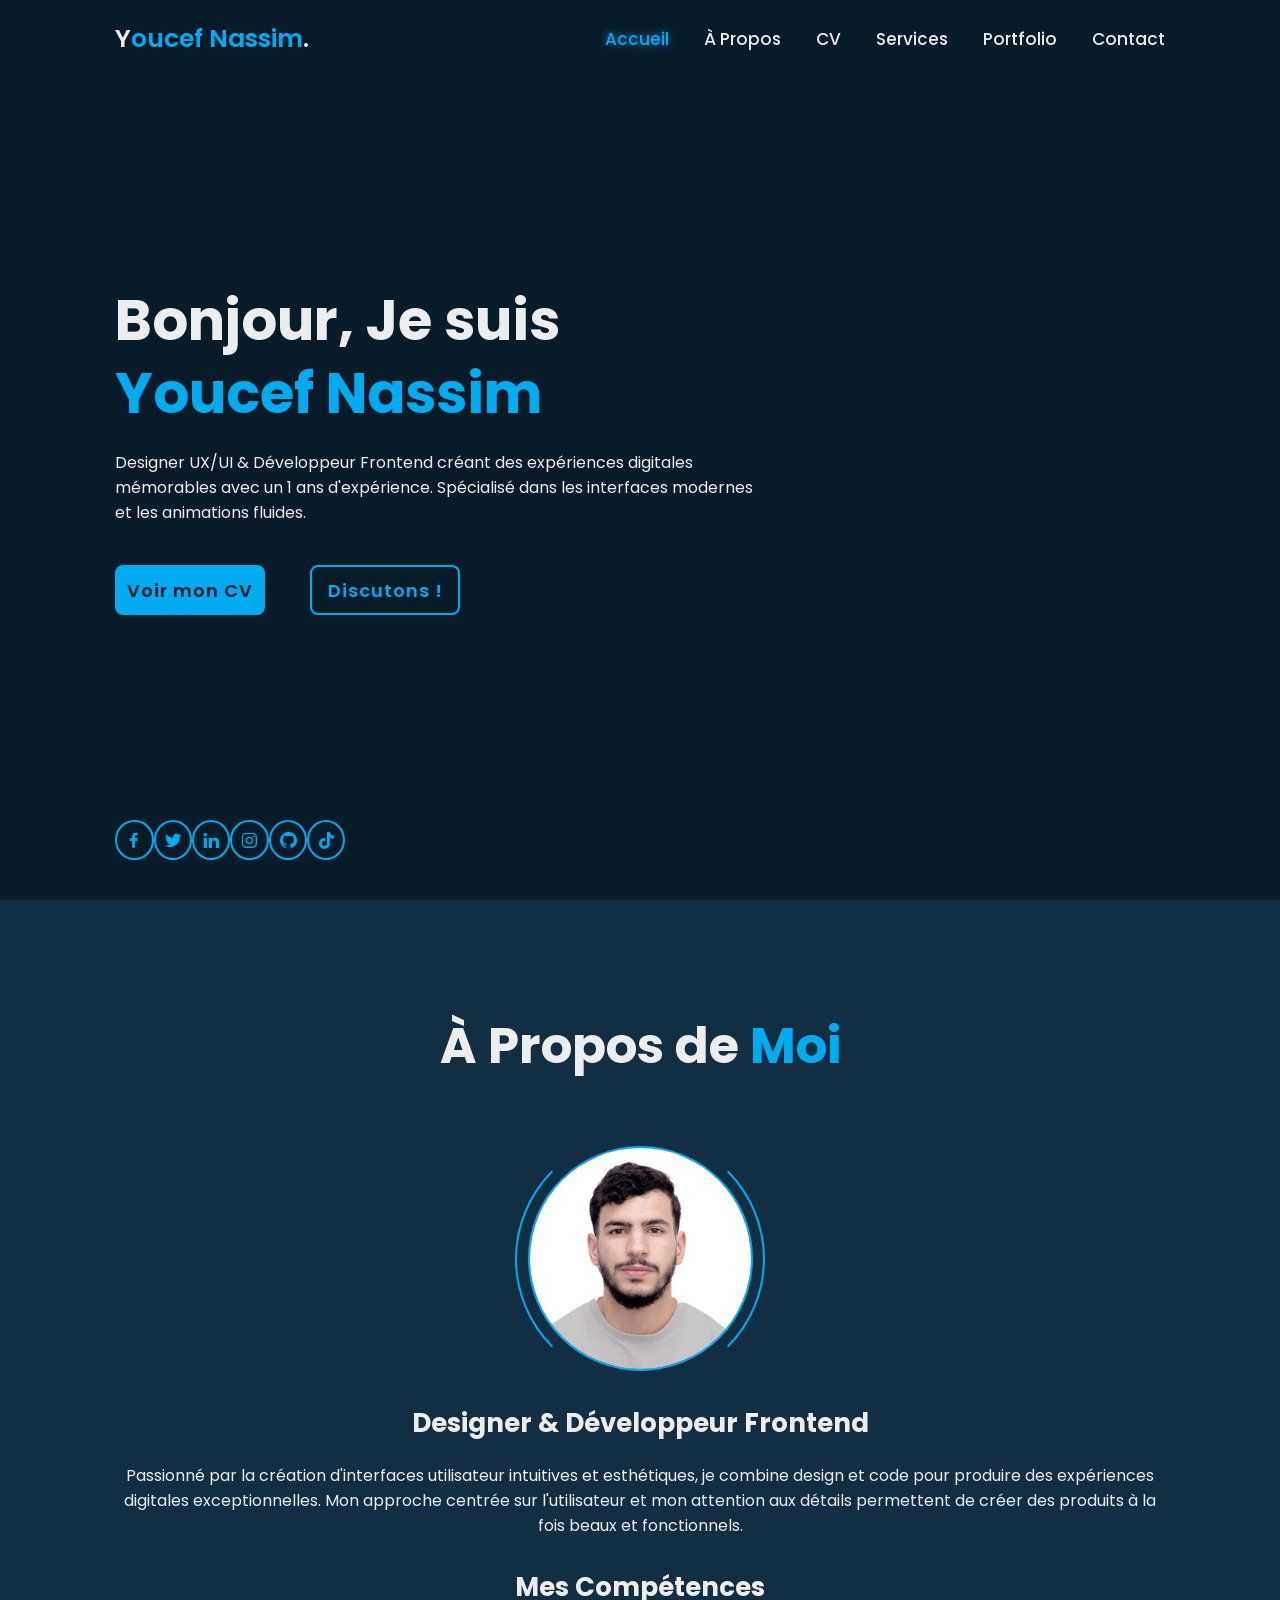
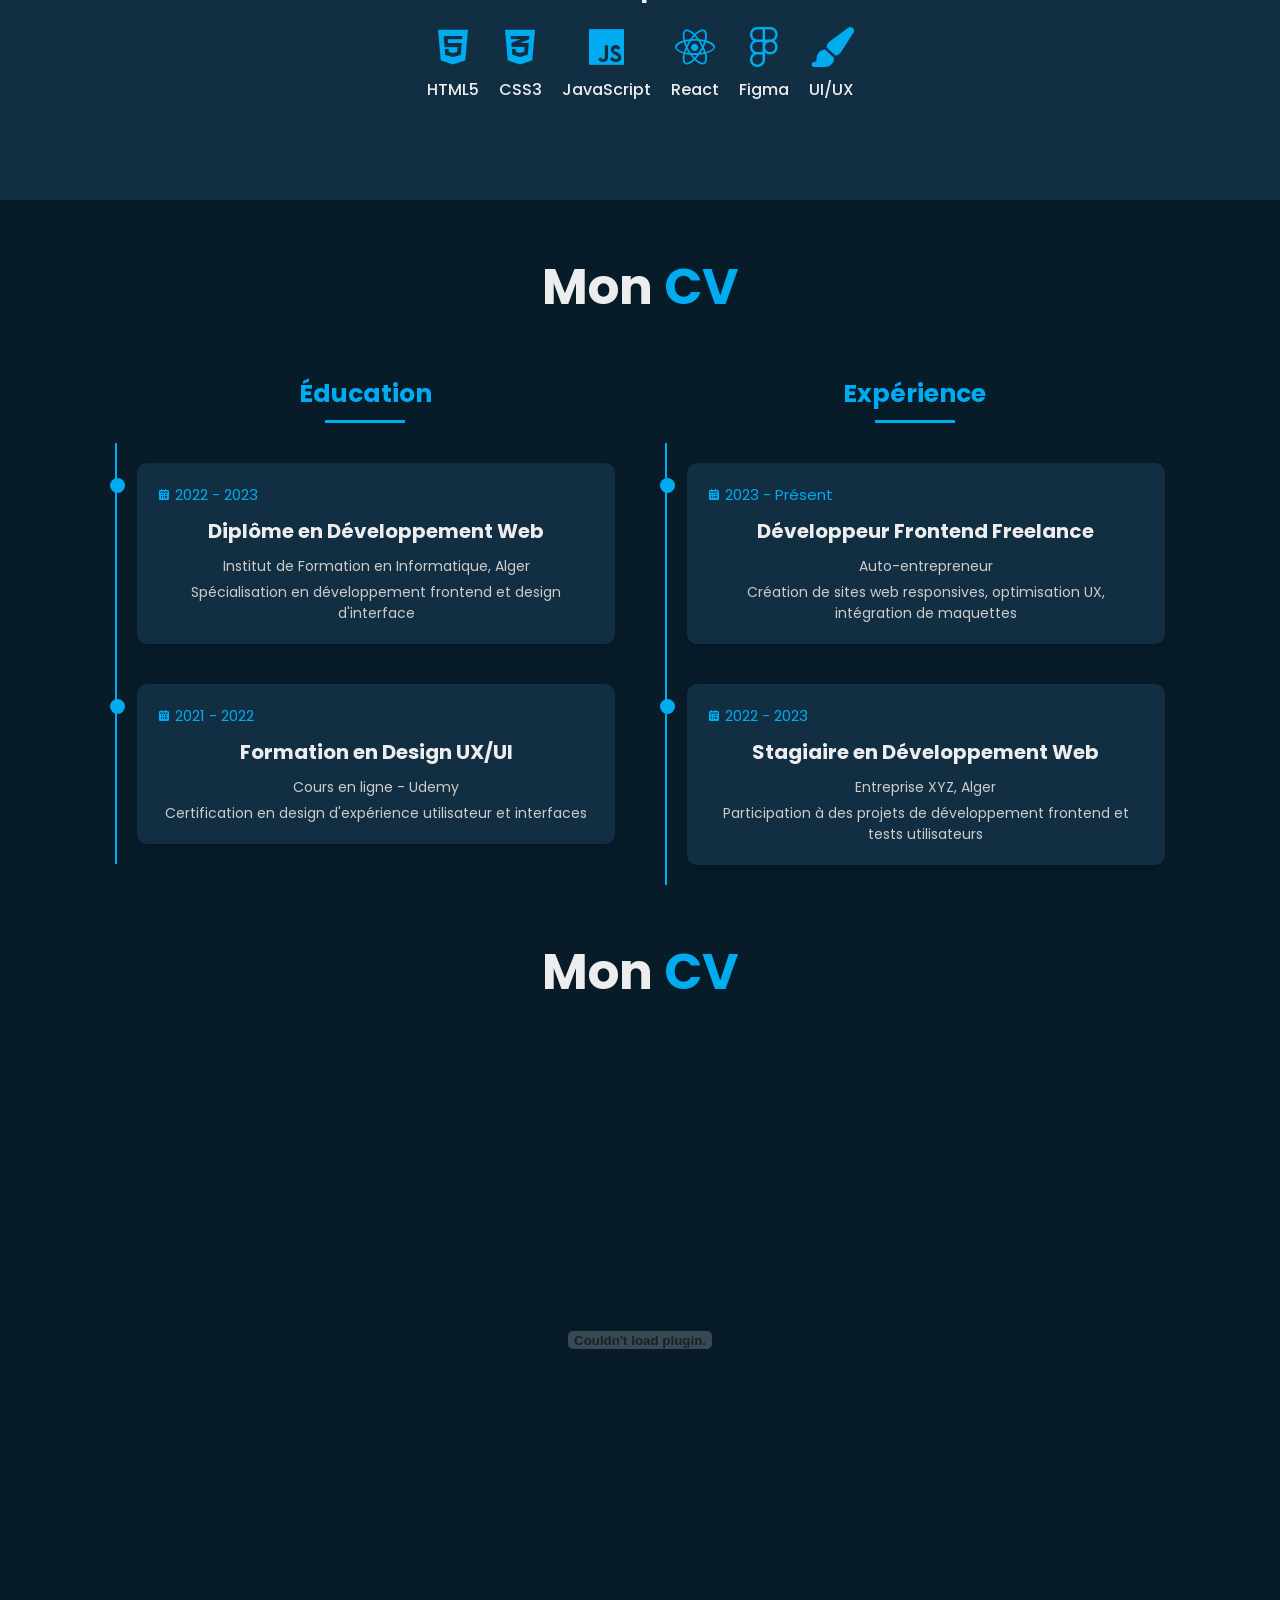
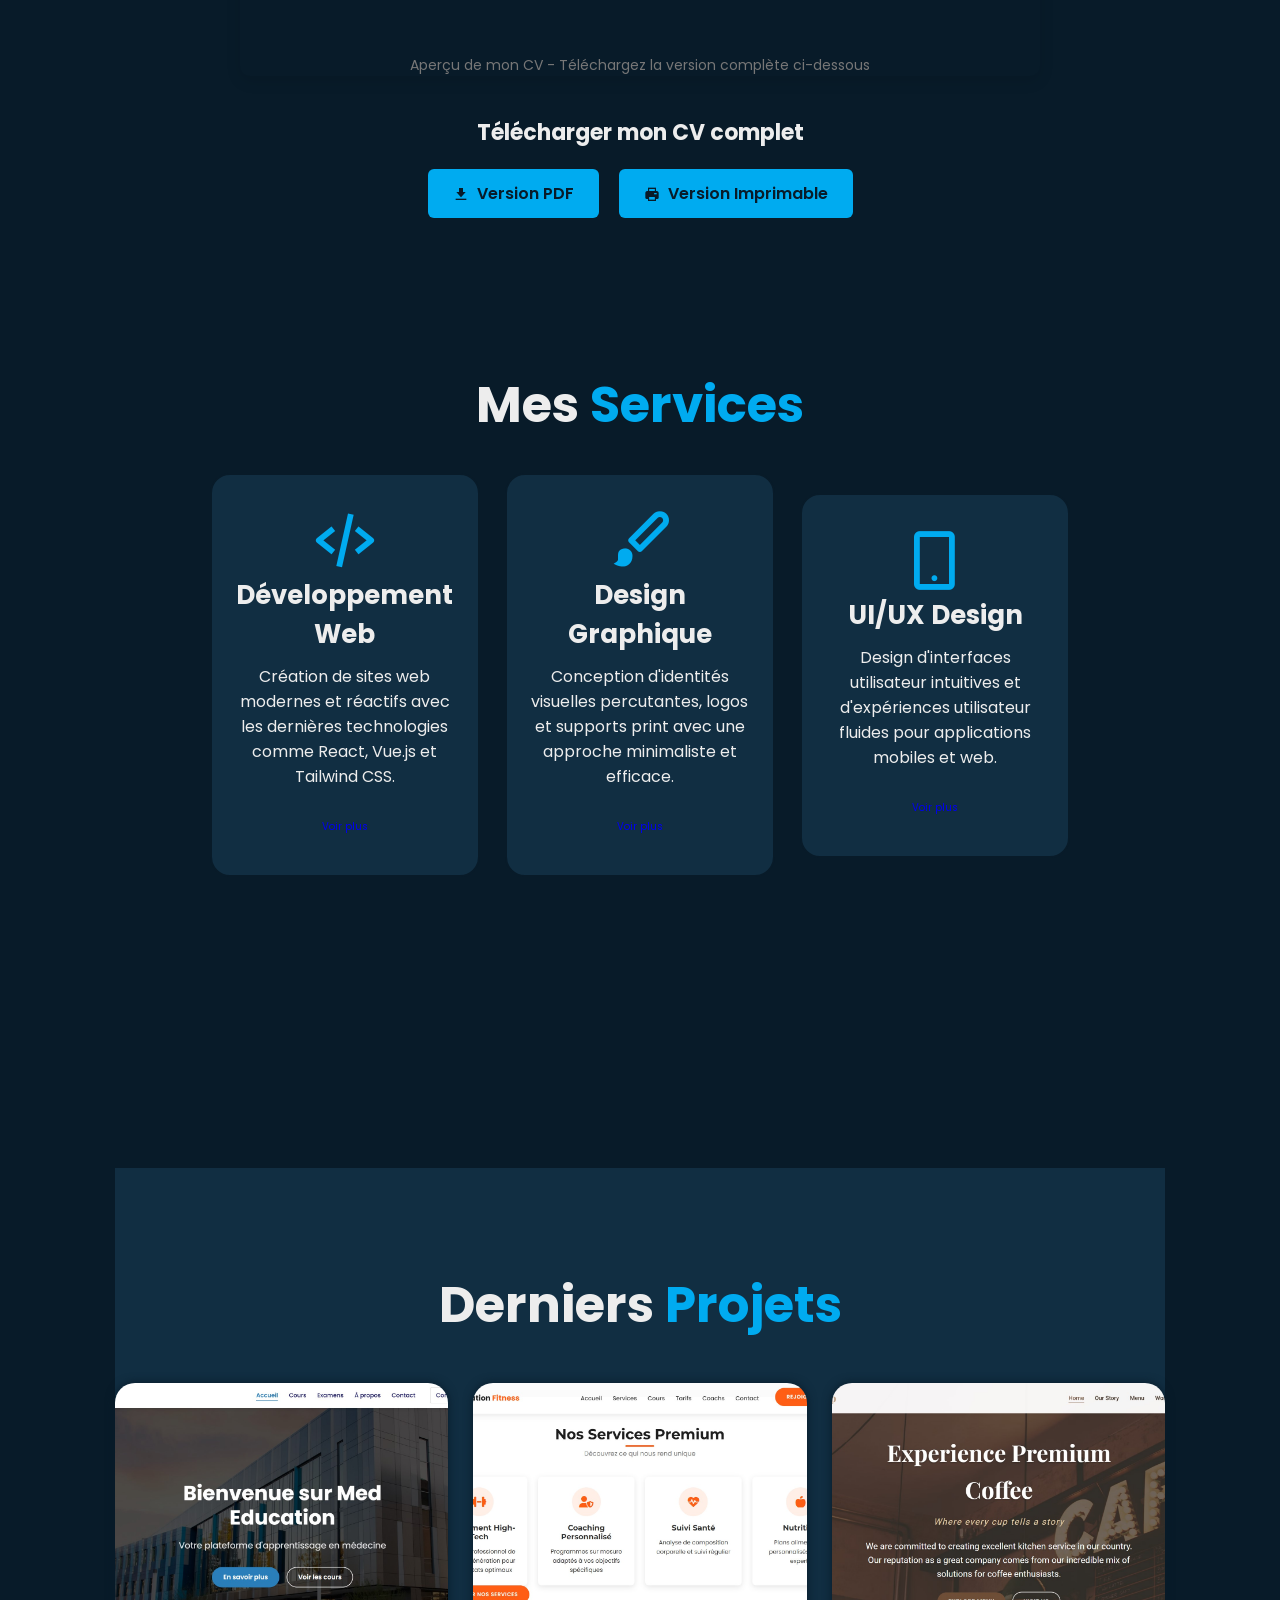
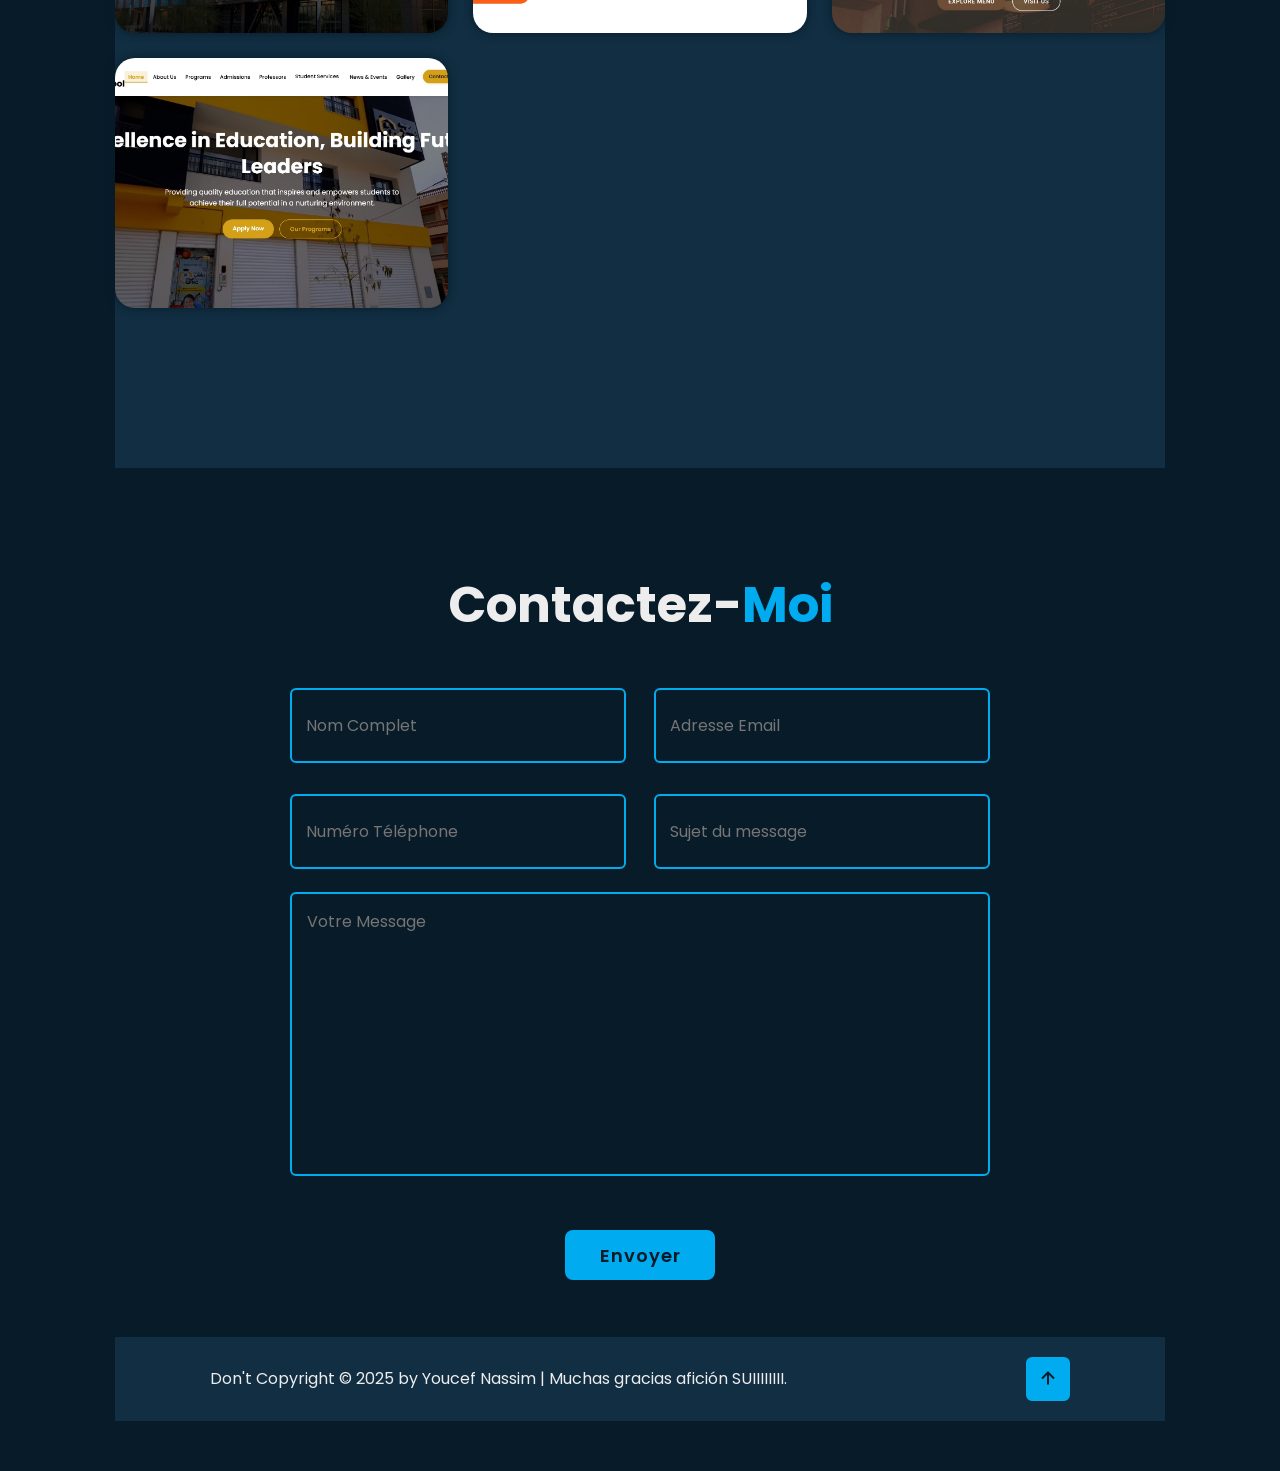
==== index.html @ 5df34cd0 "Add files via upload" ====
<!DOCTYPE html>
<html lang="fr">
<head>
    <meta charset="UTF-8">
    <meta name="viewport" content="width=device-width, initial-scale=1.0">
    <title>Youcef Nassim | Portfolio Créatif</title>
    <link rel="stylesheet" href="https://unpkg.com/boxicons@2.1.4/css/boxicons.min.css">
    <link rel="stylesheet" href="https://cdnjs.cloudflare.com/ajax/libs/font-awesome/6.4.0/css/all.min.css">
    <link rel="stylesheet" href="style.css">
</head>
<body>
    <!-- Header -->
    <header class="header">
        <a href="#" class="logo">Y<span>oucef Nassim</span>.</a>

        <i class='bx bx-menu' id="menu-icon"></i>

        <nav class="navbar">
            <a href="#home" class="active">Accueil</a>
            <a href="#about">À Propos</a>
            <a href="#resume">CV</a>
            <a href="#services">Services</a>
            <a href="#portfolio">Portfolio</a>
            <a href="#contact">Contact</a>
        </nav>
    </header>

    <!-- Section Accueil -->
    <section class="home" id="home">
        <div class="home-content">
            <h1>Bonjour, Je suis <span>Youcef Nassim</span></h1>
            <div class="text-animate">
                <h3><span class="multiple-text"></span></h3>
            </div>
            <p>Designer UX/UI & Développeur Frontend créant des expériences digitales mémorables avec un 1 ans d'expérience. Spécialisé dans les interfaces modernes et les animations fluides.</p>
            
            <div class="btn-box">
                <a href="#resume" class="btn">Voir mon CV</a>
                <a href="#contact" class="btn">Discutons !</a>
            </div>
        </div>

        <div class="home-sci">
    <a href="https://web.facebook.com/yusuf.nassim.2025/" target="_blank" rel="noopener noreferrer"><i class='bx bxl-facebook'></i></a>
    <a href="https://x.com/youcef5nassim?t=jWttkvWmE7Of-_HBeMR76Q&s=09" target="_blank" rel="noopener noreferrer"><i class='bx bxl-twitter'></i></a>
    <a href="https://www.linkedin.com/in/youcef-nassim-ben-maamar-791244219/" target="_blank" rel="noopener noreferrer"><i class='bx bxl-linkedin'></i></a>
    <a href="https://www.instagram.com/yusuf_5_nassim/" target="_blank" rel="noopener noreferrer"><i class='bx bxl-instagram'></i></a>
    
    <a href="https://github.com/youcefnassim" target="_blank" rel="noopener noreferrer"><i class='bx bxl-github'></i></a>
    <a href="https://www.tiktok.com/@codeinsight?_t=ZN-8zP3dxFo8yk&_r=1" target="_blank" rel="noopener noreferrer"><i class='bx bxl-tiktok'></i></a>
</div>

        
    </section>

    <!-- Section À Propos -->
    <section class="about" id="about">
        <h2 class="heading">À Propos de <span>Moi</span></h2>

        <div class="about-img">
            <img src="img/phtoo de profile.png" alt="Photo about">
            <span class="circle-spin"></span>
        </div>

        <div class="about-content">
            <h3>Designer & Développeur Frontend</h3>
            <p>Passionné par la création d'interfaces utilisateur intuitives et esthétiques, je combine design et code pour produire des expériences digitales exceptionnelles. Mon approche centrée sur l'utilisateur et mon attention aux détails permettent de créer des produits à la fois beaux et fonctionnels.</p>
            
            <div class="skills">
                <h3>Mes Compétences</h3>
                <div class="skill-items">
                    <div class="skill-item">
                        <i class="fab fa-html5"></i>
                        <span>HTML5</span>
                    </div>
                    <div class="skill-item">
                        <i class="fab fa-css3-alt"></i>
                        <span>CSS3</span>
                    </div>
                    <div class="skill-item">
                        <i class="fab fa-js"></i>
                        <span>JavaScript</span>
                    </div>
                    <div class="skill-item">
                        <i class="fab fa-react"></i>
                        <span>React</span>
                    </div>
                    <div class="skill-item">
                        <i class="fab fa-figma"></i>
                        <span>Figma</span>
                    </div>
                    <div class="skill-item">
                        <i class="fas fa-paint-brush"></i>
                        <span>UI/UX</span>
                    </div>
                </div>
            </div>
        </div>
    </section>

    <!-- Section CV -->
    <section class="resume" id="resume">
        <h2 class="heading">Mon <span>CV</span></h2>
        
        <div class="resume-container">
            <div class="resume-column">
                <h3 class="title">Éducation</h3>
                
                <div class="resume-box">
                    <div class="resume-content">
                        <div class="content">
                            <div class="year"><i class="bx bxs-calendar"></i> 2022 - 2023</div>
                            <h3>Diplôme en Développement Web</h3>
                            <p>Institut de Formation en Informatique, Alger</p>
                            <p>Spécialisation en développement frontend et design d'interface</p>
                        </div>
                    </div>
                    
                    <div class="resume-content">
                        <div class="content">
                            <div class="year"><i class="bx bxs-calendar"></i> 2021 - 2022</div>
                            <h3>Formation en Design UX/UI</h3>
                            <p>Cours en ligne - Udemy</p>
                            <p>Certification en design d'expérience utilisateur et interfaces</p>
                        </div>
                    </div>
                </div>
            </div>
            
            <div class="resume-column">
                <h3 class="title">Expérience</h3>
                
                <div class="resume-box">
                    <div class="resume-content">
                        <div class="content">
                            <div class="year"><i class="bx bxs-calendar"></i> 2023 - Présent</div>
                            <h3>Développeur Frontend Freelance</h3>
                            <p>Auto-entrepreneur</p>
                            <p>Création de sites web responsives, optimisation UX, intégration de maquettes</p>
                        </div>
                    </div>
                    
                    <div class="resume-content">
                        <div class="content">
                            <div class="year"><i class="bx bxs-calendar"></i> 2022 - 2023</div>
                            <h3>Stagiaire en Développement Web</h3>
                            <p>Entreprise XYZ, Alger</p>
                            <p>Participation à des projets de développement frontend et tests utilisateurs</p>
                        </div>
                    </div>
                </div>
            </div>
        </div>
        
       <!-- Section CV -->
<section class="resume" id="resume">
    <h2 class="heading">Mon <span>CV</span></h2>
    
    <!-- Aperçu du CV -->
    <div class="cv-preview">
        <embed src="img/Benmaamar Youcef Nassim.pdf" type="application/pdf" width="100%" height="600px">
        <p class="preview-note">Aperçu de mon CV - Téléchargez la version complète ci-dessous</p>
    </div>
    
    <!-- Boutons de téléchargement -->
    <div class="download-section">
        <h3>Télécharger mon CV complet</h3>
        <div class="download-buttons">
            <a href="Benmaamar Youcef Nassim.pdf" download="Benmaamar.pdf" class="download-btn">
                <i class='bx bxs-download'></i> Version PDF
            </a>
            <a href="#" class="download-btn" id="print-cv">
                <i class='bx bxs-printer'></i> Version Imprimable
            </a>
        </div>
    </div>
</section>

    <!-- Section Services -->
    <section class="services" id="services">
        <h2 class="heading">Mes <span>Services</span></h2>

        <div class="services-container">
            <div class="services-box">
                <i class='bx bx-code-alt'></i>
                <h3>Développement Web</h3>
                <p>Création de sites web modernes et réactifs avec les dernières technologies comme React, Vue.js et Tailwind CSS.</p>
                <a href="#" class="btn">Voir plus</a>
            </div>

            <div class="services-box">
                <i class='bx bxs-paint'></i>
                <h3>Design Graphique</h3>
                <p>Conception d'identités visuelles percutantes, logos et supports print avec une approche minimaliste et efficace.</p>
                <a href="#" class="btn">Voir plus</a>
            </div>

            <div class="services-box">
                <i class='bx bx-mobile-alt'></i>
                <h3>UI/UX Design</h3>
                <p>Design d'interfaces utilisateur intuitives et d'expériences utilisateur fluides pour applications mobiles et web.</p>
                <a href="#" class="btn">Voir plus</a>
            </div>
        </div>
    </section>

  

<!-- Section Portfolio -->
<section class="portfolio" id="portfolio">
    <h2 class="heading">Derniers <span>Projets</span></h2>

    <div class="portfolio-container">
        <!-- Projet Educmed -->
        <div class="portfolio-box">
            <img src="img/20.jpg" alt="Projet Educmed">
            <div class="portfolio-layer">
                <h4>Educmed</h4>
                <p>Plateforme éducative médicale</p>
                <a href="https://youcefnassim.github.io/Medstudent31/" target="_blank"><i class='bx bx-link-external'></i></a>
                <button class="gallery-btn" data-project="educmed">
                    <i class='bx bx-images'></i> Voir la galerie
                </button>
            </div>
        </div>

        <!-- Projet Gym131 -->
        <div class="portfolio-box">
            <img src="img/30.jpg" alt="Projet Gym131">
            <div class="portfolio-layer">
                <h4>Gym131</h4>
                <p>Site web pour salle de sport</p>
                <a href="https://youcefnassim.github.io/Gym131/" target="_blank"><i class='bx bx-link-external'></i></a>
                <button class="gallery-btn" data-project="gym131">
                    <i class='bx bx-images'></i> Voir la galerie
                </button>
            </div>
        </div>

        <!-- Projet CoffeeShop -->
        <div class="portfolio-box">
            <img src="img/11.jpg" alt="Projet CoffeeShop">
            <div class="portfolio-layer">
                <h4>CoffeeShop</h4>
                <p>Site vitrine pour café boutique</p>
                <a href="https://youcefnassim.github.io/cofeeshop/" target="_blank"><i class='bx bx-link-external'></i></a>
                <button class="gallery-btn" data-project="coffeeshop">
                    <i class='bx bx-images'></i> Voir la galerie
                </button>
            </div>
        </div>

        <!-- Projet DNC School -->
        <div class="portfolio-box">
            <img src="img/school1.jpg" alt="Projet DNC School">
            <div class="portfolio-layer">
                <h4>DNC School</h4>
                <p>Site web éducatif moderne</p>
                <a href="https://dnc-school-58a98.web.app" target="_blank"><i class='bx bx-link-external'></i></a>
                <button class="gallery-btn" data-project="dncschool">
                    <i class='bx bx-images'></i> Voir la galerie
                </button>
            </div>
        </div>
    </div>
</section>

<!-- Modale de galerie -->
<div class="gallery-modal" id="galleryModal">
    <div class="modal-content">
        <span class="close-modal">&times;</span>
        <h3 class="modal-title">Galerie du projet</h3>
        <div class="gallery-container">
            <div class="main-image">
                <img src="" alt="" id="mainGalleryImage">
                <div class="image-counter">
                    <span id="currentImage">1</span> / <span id="totalImages">0</span>
                </div>
            </div>
            <div class="image-thumbnails" id="thumbnailContainer"></div>
        </div>
        <div class="gallery-controls">
            <button class="gallery-prev"><i class='bx bx-chevron-left'></i></button>
            <button class="gallery-next"><i class='bx bx-chevron-right'></i></button>
        </div>
        <div class="project-info">
            <p id="projectDescription"></p>
        </div>
    </div>
</div>

   <!-- Section Contact -->
<section class="contact" id="contact">
    <h2 class="heading">Contactez-<span>Moi</span></h2>

    <form action="https://formsubmit.co/youcefnassim60@gmail.com" method="POST">
        <!-- Champs cachés pour configurer FormSubmit -->
        <input type="hidden" name="_subject" value="Nouveau message depuis votre portfolio">
        <input type="hidden" name="_template" value="table">
        <input type="hidden" name="_next" value="https://youcefnassim.github.io/merci.html">
        <input type="hidden" name="_captcha" value="false">
        
        <div class="input-box">
            <div class="input-field field">
                <input type="text" name="name" placeholder="Nom Complet" class="input" required>
                <span class="focus"></span>
            </div>
            <div class="input-field field">
                <input type="email" name="email" placeholder="Adresse Email" class="input" required>
                <span class="focus"></span>
            </div>
        </div>

        <div class="input-box">
            <div class="input-field field">
                <input type="tel" name="phone" placeholder="Numéro Téléphone" class="input">
                <span class="focus"></span>
            </div>
            <div class="input-field field">
                <input type="text" name="subject" placeholder="Sujet du message" class="input" required>
                <span class="focus"></span>
            </div>
        </div>

        <div class="textarea-field field">
            <textarea name="message" cols="30" rows="10" placeholder="Votre Message" class="textarea" required></textarea>
            <span class="focus"></span>
        </div>

        <div class="btn-box btns">
            <button type="submit" class="btn">Envoyer</button>
        </div>
    </form>
</section>
    <!-- Footer -->
    <footer class="footer">
        <div class="footer-text">
            <p>Don't Copyright &copy; 2025 by Youcef Nassim | Muchas gracias afición SUIIIIIIII.</p>
        </div>

        <div class="footer-iconTop">
            <a href="#"><i class='bx bx-up-arrow-alt'></i></a>
        </div>
    </footer>

    <script src="https://unpkg.com/typed.js@2.0.16/dist/typed.umd.js"></script>
    <script src="script.js"></script>
</body>
</html>
---- style.css ----
/* Importations & Variables */
@import url('https://fonts.googleapis.com/css2?family=Poppins:wght@300;400;500;600;700;800;900&display=swap');
@import url('https://cdnjs.cloudflare.com/ajax/libs/font-awesome/6.4.0/css/all.min.css');

:root {
    --bg-color: #081b29;
    --second-bg-color: #112e42;
    --text-color: #ededed;
    --main-color: #00abf0;
    --neon-effect: 0 0 10px rgba(0, 171, 240, 0.8);
}

* {
    margin: 0;
    padding: 0;
    box-sizing: border-box;
    font-family: 'Poppins', sans-serif;
    text-decoration: none;
    list-style: none;
    scroll-behavior: smooth;
}

html {
    font-size: 62.5%;
    overflow-x: hidden;
}

body {
    background: var(--bg-color);
    color: var(--text-color);
}

/* Header */
.header {
    position: fixed;
    top: 0;
    left: 0;
    width: 100%;
    padding: 2rem 9%;
    background: transparent;
    display: flex;
    justify-content: space-between;
    align-items: center;
    z-index: 100;
    transition: .3s;
}

.header.sticky {
    background: var(--bg-color);
    box-shadow: 0 .1rem 1rem rgba(0, 0, 0, .2);
}

.logo {
    font-size: 2.5rem;
    color: var(--text-color);
    font-weight: 600;
}

.logo span {
    color: var(--main-color);
}

.navbar {
    display: flex;
    gap: 3.5rem;
}

.navbar a {
    font-size: 1.7rem;
    color: var(--text-color);
    font-weight: 500;
    transition: .3s;
}

.navbar a:hover,
.navbar a.active {
    color: var(--main-color);
    text-shadow: var(--neon-effect);
}

#menu-icon {
    font-size: 3.6rem;
    color: var(--text-color);
    cursor: pointer;
    display: none;
}

/* Section Accueil */
.home {
    display: flex;
    align-items: center;
    padding: 0 9%;
    min-height: 100vh;
    background: url('assets/home-bg.jpg') no-repeat;
    background-size: cover;
    background-position: center;
}

.home-content {
    max-width: 60rem;
    z-index: 99;
}

.home-content h1 {
    font-size: 5.6rem;
    font-weight: 700;
    line-height: 1.3;
}

.home-content h1 span {
    color: var(--main-color);
}

.text-animate {
    position: relative;
    width: 32.8rem;
}

.text-animate h3 {
    font-size: 3.2rem;
    font-weight: 700;
    color: transparent;
    -webkit-text-stroke: .7px var(--main-color);
}

.home-content p {
    font-size: 1.6rem;
    margin: 2rem 0 4rem;
}

.btn-box {
    position: relative;
    display: flex;
    justify-content: space-between;
    width: 34.5rem;
    height: 5rem;
}

.btn-box .btn {
    position: relative;
    display: inline-flex;
    justify-content: center;
    align-items: center;
    width: 15rem;
    height: 100%;
    background: var(--main-color);
    border: .2rem solid var(--main-color);
    border-radius: .8rem;
    font-size: 1.8rem;
    font-weight: 600;
    letter-spacing: .1rem;
    color: var(--bg-color);
    z-index: 1;
    overflow: hidden;
    transition: .5s;
}

.btn-box .btn:hover {
    color: var(--main-color);
}

.btn-box .btn:nth-child(2) {
    background: transparent;
    color: var(--main-color);
}

.btn-box .btn:nth-child(2):hover {
    color: var(--bg-color);
}

.btn-box .btn:nth-child(2)::before {
    background: var(--main-color);
}

.btn-box .btn::before {
    content: '';
    position: absolute;
    top: 0;
    left: 0;
    width: 0;
    height: 100%;
    background: var(--bg-color);
    z-index: -1;
    transition: .5s;
}

.btn-box .btn:hover::before {
    width: 100%;
}

.home-sci {
    position: absolute;
    bottom: 4rem;
    width: 170px;
    display: flex;
    justify-content: space-between;
}

.home-sci a {
    position: relative;
    display: inline-flex;
    justify-content: center;
    align-items: center;
    width: 40px;
    height: 40px;
    background: transparent;
    border: .2rem solid var(--main-color);
    border-radius: 50%;
    font-size: 20px;
    color: var(--main-color);
    z-index: 1;
    overflow: hidden;
    transition: .5s;
}

.home-sci a:hover {
    color: var(--bg-color);
}

.home-sci a::before {
    content: '';
    position: absolute;
    top: 0;
    left: 0;
    width: 0;
    height: 100%;
    background: var(--main-color);
    z-index: -1;
    transition: .5s;
}

.home-sci a:hover::before {
    width: 100%;
}

.home-img {
    position: relative;
    right: -7rem;
    width: 500px;
    height: 500px;
    border-radius: 50%;
    display: flex;
    justify-content: center;
    align-items: center;
}
.home-sci {
    position: absolute;
    bottom: 4rem;
    width: 230px; /* Augmenté de 170px à 230px pour accommoder les nouveaux icônes */
    display: flex;
    justify-content: space-between;
}

/* Sections communes */
section {
    min-height: 100vh;
    padding: 10rem 9% 2rem;
}

.heading {
    font-size: 5rem;
    margin-bottom: 3rem;
    text-align: center;
}

.heading span {
    color: var(--main-color);
}

/* Section À Propos */
.about {
    display: flex;
    justify-content: center;
    align-items: center;
    flex-direction: column;
    gap: 2rem;
    background: var(--second-bg-color);
    padding-bottom: 6rem;
}

.about-img {
    position: relative;
    width: 25rem;
    height: 25rem;
    border-radius: 50%;
    display: flex;
    justify-content: center;
    align-items: center;
}

.about-img img {
    width: 90%;
    border-radius: 50%;
    border: .2rem solid var(--main-color);
}

.about-img .circle-spin {
    position: absolute;
    top: 50%;
    left: 50%;
    transform: translate(-50%, -50%) rotate(0);
    width: 100%;
    height: 100%;
    border-radius: 50%;
    border-top: .2rem solid var(--second-bg-color);
    border-bottom: .2rem solid var(--second-bg-color);
    border-left: .2rem solid var(--main-color);
    border-right: .2rem solid var(--main-color);
    animation: aboutSpinner 8s linear infinite;
}

@keyframes aboutSpinner {
    100% {
        transform: translate(-50%, -50%) rotate(360deg);
    }
}

.about-content {
    text-align: center;
}

.about-content h3 {
    font-size: 2.6rem;
}

.about-content p {
    font-size: 1.6rem;
    margin: 2rem 0 3rem;
}

/* Section Compétences */
.skills {
    margin: 3rem 0;
}

.skill-items {
    display: flex;
    flex-wrap: wrap;
    justify-content: center;
    gap: 2rem;
    margin-top: 2rem;
}

.skill-item {
    display: flex;
    flex-direction: column;
    align-items: center;
    transition: transform 0.3s;
}

.skill-item:hover {
    transform: translateY(-5px);
}

.skill-item i {
    font-size: 4rem;
    color: var(--main-color);
    margin-bottom: 1rem;
}

.skill-item span {
    font-size: 1.6rem;
    font-weight: 500;
}

.btn-box.btns {
    display: inline-block;
    width: 15rem;
}

/* Section CV */
.resume {
    background: var(--bg-color);
}

.resume-container {
    display: flex;
    gap: 5rem;
    margin-top: 5rem;
}

.resume-column {
    flex: 1;
}

.resume-column h3.title {
    font-size: 2.5rem;
    margin-bottom: 2rem;
    color: var(--main-color);
    text-align: center;
    position: relative;
    padding-bottom: 1rem;
}

.resume-column h3.title::after {
    content: '';
    position: absolute;
    bottom: 0;
    left: 50%;
    transform: translateX(-50%);
    width: 80px;
    height: 3px;
    background: var(--main-color);
}

.resume-box {
    border-left: 2px solid var(--main-color);
    padding-left: 2rem;
    position: relative;
}

.resume-content {
    position: relative;
    padding: 2rem 0;
}

.resume-content::before {
    content: '';
    position: absolute;
    top: 3.5rem;
    left: -2.7rem;
    width: 1.5rem;
    height: 1.5rem;
    border-radius: 50%;
    background: var(--main-color);
    z-index: 1;
}

.resume-content .content {
    background: var(--second-bg-color);
    padding: 2rem;
    border-radius: 1rem;
    box-shadow: 0 .5rem 1rem rgba(0, 0, 0, .1);
}

.resume-content .content .year {
    display: flex;
    align-items: center;
    gap: 0.5rem;
    color: var(--main-color);
    font-size: 1.5rem;
    margin-bottom: 1rem;
}

.resume-content .content .year i {
    font-size: 1.3rem;
}

.resume-content .content h3 {
    font-size: 2rem;
    margin-bottom: 1rem;
}

.resume-content .content p {
    font-size: 1.4rem;
    margin-bottom: 0.5rem;
    color: #ccc;
}

.resume-content .content p:last-child {
    margin-bottom: 0;
}

/* Section Téléchargement CV */
.cv-download {
    margin-top: 5rem;
    text-align: center;
}

.cv-download h3 {
    font-size: 2.5rem;
    margin-bottom: 2rem;
}

.download-options {
    display: flex;
    justify-content: center;
    gap: 2rem;
    margin-top: 2rem;
}

.download-options .btn {
    display: inline-flex;
    align-items: center;
    gap: 0.8rem;
    padding: 1.2rem 2.5rem;
}

.download-options .btn i {
    font-size: 1.8rem;
}

/* Section Services */
.services {
    background: var(--bg-color);
}

.services-container {
    display: grid;
    grid-template-columns: repeat(3, 1fr);
    align-items: center;
    gap: 2.5rem;
}

/* Styles pour la section CV */
.resume {
    padding: 5rem 9%;
    text-align: center;
}

.cv-preview {
    margin: 3rem auto;
    max-width: 800px;
    box-shadow: 0 5px 15px rgba(0,0,0,0.1);
    border-radius: 10px;
    overflow: hidden;
}

.preview-note {
    margin-top: 1rem;
    font-size: 1.4rem;
    color: #777;
}

.download-section {
    margin-top: 4rem;
}

.download-section h3 {
    font-size: 2.2rem;
    margin-bottom: 2rem;
    color: var(--text-color);
}

.download-buttons {
    display: flex;
    justify-content: center;
    gap: 2rem;
    flex-wrap: wrap;
}

.download-btn {
    display: inline-flex;
    align-items: center;
    gap: 0.8rem;
    padding: 1.2rem 2.5rem;
    background: var(--main-color);
    color: var(--bg-color);
    border-radius: 0.6rem;
    font-size: 1.6rem;
    font-weight: 600;
    transition: 0.3s;
    text-decoration: none;
}

.download-btn:hover {
    background: var(--text-color);
    transform: translateY(-3px);
    box-shadow: 0 5px 15px rgba(0,0,0,0.2);
}

.services-box {
    background: var(--second-bg-color);
    padding: 3rem 2rem 4rem;
    border-radius: 2rem;
    text-align: center;
    border: .2rem solid var(--bg-color);
    transition: .5s ease;
}

.services-box:hover {
    border-color: var(--main-color);
    transform: scale(1.02);
}

.services-box i {
    font-size: 7rem;
    color: var(--main-color);
}

.services-box h3 {
    font-size: 2.6rem;
}

.services-box p {
    font-size: 1.6rem;
    margin: 1rem 0 3rem;
}

/* ========== PORTFOLIO SECTION ========== */
.portfolio {
    background: var(--second-bg-color);
    padding: 100px 0;
}

.portfolio-container {
    display: grid;
    grid-template-columns: repeat(auto-fit, minmax(300px, 1fr));
    gap: 2.5rem;
    margin-top: 4rem;
}

.portfolio-box {
    position: relative;
    border-radius: 2rem;
    box-shadow: 0 0 1rem var(--bg-color);
    overflow: hidden;
    display: flex;
    height: 250px;
}

.portfolio-box img {
    width: 100%;
    height: 100%;
    object-fit: cover;
    transition: .5s ease;
}

.portfolio-box:hover img {
    transform: scale(1.1);
}

.portfolio-layer {
    position: absolute;
    bottom: 0;
    left: 0;
    width: 100%;
    height: 100%;
    background: linear-gradient(rgba(0, 0, 0, .1), var(--main-color));
    display: flex;
    flex-direction: column;
    justify-content: center;
    align-items: center;
    text-align: center;
    padding: 0 4rem;
    transform: translateY(100%);
    transition: .5s ease;
}

.portfolio-box:hover .portfolio-layer {
    transform: translateY(0);
}

.portfolio-layer h4 {
    font-size: 2rem;
    color: var(--white-color);
    margin-bottom: 1rem;
}

.portfolio-layer p {
    font-size: 1.2rem;
    color: var(--white-color);
    margin: .3rem 0 1rem;
}

.portfolio-layer a {
    display: inline-flex;
    justify-content: center;
    align-items: center;
    width: 4rem;
    height: 4rem;
    background: var(--white-color);
    border-radius: 50%;
    margin: 0 0.5rem;
}

.portfolio-layer a i {
    font-size: 2rem;
    color: var(--second-bg-color);
}

.gallery-btn {
    display: inline-flex;
    justify-content: center;
    align-items: center;
    padding: 0.8rem 1.5rem;
    background: var(--white-color);
    border-radius: 4rem;
    color: var(--second-bg-color);
    font-weight: 600;
    margin-top: 1rem;
    cursor: pointer;
    border: none;
    transition: 0.3s;
}

.gallery-btn:hover {
    background: var(--main-color);
    color: var(--white-color);
}

.gallery-btn i {
    font-size: 1.5rem;
    margin-right: 0.5rem;
}

/* ========== GALLERY MODAL ========== */
.gallery-modal {
    display: none;
    position: fixed;
    z-index: 1000;
    left: 0;
    top: 0;
    width: 100%;
    height: 100%;
    overflow: auto;
    background-color: rgba(0, 0, 0, 0.9);
    animation: fadeIn 0.3s;
}

@keyframes fadeIn {
    from { opacity: 0; }
    to { opacity: 1; }
}

.modal-content {
    position: relative;
    background-color: #1a1a1a;
    margin: 2% auto;
    padding: 25px;
    width: 90%;
    max-width: 1200px;
    border-radius: 10px;
    box-shadow: 0 5px 25px rgba(0, 0, 0, 0.5);
}

.close-modal {
    position: absolute;
    top: 15px;
    right: 25px;
    color: #f1f1f1;
    font-size: 35px;
    font-weight: bold;
    cursor: pointer;
    transition: 0.3s;
}

.close-modal:hover {
    color: var(--main-color);
}

.modal-title {
    color: var(--white-color);
    text-align: center;
    margin-bottom: 20px;
    font-size: 2.2rem;
}

.gallery-container {
    display: flex;
    flex-direction: column;
    margin: 0;
    padding: 0;
}

.main-image {
    position: relative;
    width: 100%;
    max-height: 70vh;
    min-height: 300px;
    display: flex;
    align-items: center;
    justify-content: center;
    overflow: hidden;
    border-radius: 8px;
    margin: 0;
    padding: 0;
}

.main-image img {
    max-width: 100%;
    max-height: 100%;
    width: auto;
    height: auto;
    object-fit: contain;
    transition: opacity 0.3s ease;
    margin: 0;
    padding: 0;
}

.image-counter {
    position: absolute;
    top: 15px;
    right: 15px;
    background: rgba(0, 0, 0, 0.7);
    color: white;
    padding: 5px 10px;
    border-radius: 20px;
    font-size: 14px;
}

.image-thumbnails {
    display: flex;
    gap: 10px;
    overflow-x: auto;
    padding: 10px 0;
}

.thumbnail {
    width: 100px;
    height: 70px;
    object-fit: cover;
    border-radius: 5px;
    cursor: pointer;
    opacity: 0.7;
    transition: opacity 0.3s;
}

.thumbnail:hover, .thumbnail.active {
    opacity: 1;
    border: 2px solid var(--main-color);
}

.gallery-controls {
    display: flex;
    justify-content: center;
    gap: 20px;
    margin-top: 20px;
}

.gallery-prev, .gallery-next {
    background: var(--main-color);
    color: white;
    border: none;
    padding: 12px 20px;
    border-radius: 50%;
    cursor: pointer;
    font-size: 20px;
    transition: background 0.3s;
}

.gallery-prev:hover, .gallery-next:hover {
    background: var(--white-color);
    color: var(--bg-color);
}

.project-info {
    margin-top: 20px;
    padding: 15px;
    background: rgba(255, 255, 255, 0.05);
    border-radius: 8px;
}

.project-info p {
    color: var(--white-color);
    text-align: center;
    font-size: 1.1rem;
}

/* Responsive */
@media (max-width: 768px) {
    .modal-content {
        width: 95%;
        padding: 15px;
    }
    
    .main-image {
        height: 300px;
    }
    
    .thumbnail {
        width: 80px;
        height: 60px;
    }
    
    .gallery-controls {
        margin-top: 15px;
    }
}

/* Section Contact */
.contact {
    background: var(--bg-color);
}

.contact form {
    max-width: 70rem;
    margin: 1rem auto;
    text-align: center;
    margin-bottom: 3rem;
}

.contact form .input-box {
    display: flex;
    justify-content: space-between;
    flex-wrap: wrap;
}

.contact form .input-box input,
.contact form textarea {
    width: 100%;
    padding: 1.5rem;
    font-size: 1.6rem;
    color: var(--text-color);
    background: var(--second-bg-color);
    border-radius: .8rem;
    margin: .7rem 0;
    border: none;
}

.contact form .input-box input {
    width: 49%;
}

.contact form textarea {
    resize: none;
}

.contact form .btn {
    margin-top: 2rem;
    cursor: pointer;
}

/* Styles pour la section Contact */
.contact {
    min-height: auto;
    padding-bottom: 7rem;
}

.contact form {
    max-width: 70rem;
    margin: 0 auto;
    text-align: center;
}

.contact form .input-box {
    position: relative;
    display: flex;
    justify-content: space-between;
    flex-wrap: wrap;
    margin-bottom: 1.5rem;
}

.contact form .input-box .input-field {
    position: relative;
    width: 48%;
    margin: 0.8rem 0;
}

.contact form .input-box .input-field input,
.contact form .textarea-field textarea {
    width: 100%;
    height: 100%;
    padding: 1.5rem;
    font-size: 1.6rem;
    color: var(--text-color);
    background: transparent;
    border-radius: 0.6rem;
    border: 0.2rem solid var(--main-color);
}

.contact form .input-box .input-field input {
    padding: 1.6rem 1.4rem;
}

.contact form .textarea-field {
    position: relative;
    margin: 0.8rem 0 2.7rem;
    display: flex;
}

.contact form .textarea-field textarea {
    resize: none;
}

.contact form .focus {
    position: absolute;
    top: 0;
    left: 0;
    width: 0;
    height: 100%;
    background: var(--second-bg-color);
    border-radius: 0.6rem;
    z-index: -1;
    transition: 0.5s;
}

.contact form .input-field:focus-within .focus,
.contact form .textarea-field:focus-within .focus {
    width: 100%;
}
/* Améliorations pour le formulaire de contact */
.contact form .input-field.focused .focus,
.contact form .textarea-field.focused .focus {
    width: 100%;
}

.contact form .input:focus,
.contact form .textarea:focus {
    border-color: var(--main-color);
    box-shadow: var(--neon-effect);
}

.contact form .input:invalid:not(:focus):not(:placeholder-shown),
.contact form .textarea:invalid:not(:focus):not(:placeholder-shown) {
    border-color: #ff3860;
}

.contact form .input:valid:not(:focus):not(:placeholder-shown),
.contact form .textarea:valid:not(:focus):not(:placeholder-shown) {
    border-color: #23d160;
}

/* Animation pour le bouton d'envoi */
.btn-box .btn:disabled {
    opacity: 0.7;
    cursor: not-allowed;
}

.bx-loader-alt {
    animation: spin 1s linear infinite;
}

@keyframes spin {
    0% { transform: rotate(0deg); }
    100% { transform: rotate(360deg); }
}

/* Footer */
.footer {
    display: flex;
    justify-content: space-between;
    align-items: center;
    flex-wrap: wrap;
    padding: 2rem 9%;
    background: var(--second-bg-color);
}

.footer-text p {
    font-size: 1.6rem;
}

.footer-iconTop a {
    position: relative;
    display: inline-flex;
    justify-content: center;
    align-items: center;
    padding: .8rem;
    background: var(--main-color);
    border: .2rem solid var(--main-color);
    border-radius: .6rem;
    z-index: 1;
    overflow: hidden;
}

.footer-iconTop a::before {
    content: '';
    position: absolute;
    top: 0;
    left: 0;
    width: 0;
    height: 100%;
    background: var(--second-bg-color);
    z-index: -1;
    transition: .5s;
}

.footer-iconTop a:hover::before {
    width: 100%;
}

.footer-iconTop a i {
    font-size: 2.4rem;
    color: var(--bg-color);
    transition: .5s;
}

.footer-iconTop a:hover i {
    color: var(--main-color);
}

/* ========== RESPONSIVE DESIGN ========== */
/* Large desktops (1200px and up) */
@media (min-width: 1200px) {
    .home-content {
        max-width: 65rem;
    }
}

/* Standard desktops (992px to 1199px) */
@media (max-width: 1199px) {
    html {
        font-size: 60%;
    }
    
    .home-img {
        right: -4rem;
        width: 450px;
        height: 450px;
    }
    
    .image {
        width: 340px;
        height: 340px;
    }
    
    .glowing-circle::after {
        width: 340px;
        height: 340px;
    }
    
    .resume-container {
        flex-direction: column;
        gap: 3rem;
    }
    
    .resume-column {
        flex: none;
        width: 100%;
    }
}

/* Tablets landscape (768px to 991px) */
@media (max-width: 991px) {
    .header {
        padding: 2rem 4%;
    }

    section {
        padding: 10rem 4% 2rem;
    }

    .home {
        padding: 0 4%;
        flex-direction: column;
        text-align: center;
        padding-top: 12rem;
    }
    
    .home-content {
        max-width: 100%;
        margin-bottom: 4rem;
    }
    
    .home-img {
        right: 0;
        margin: 0 auto;
        width: 400px;
        height: 400px;
    }
    
    .image {
        width: 300px;
        height: 300px;
    }
    
    .glowing-circle::after {
        width: 300px;
        height: 300px;
    }
    
    .home-sci {
        left: 50%;
        transform: translateX(-50%);
    }

    .footer {
        padding: 2rem 4%;
    }
    
    .services-container,
    .portfolio-container {
        grid-template-columns: repeat(2, 1fr);
    }
}

/* Tablets portrait and large phones (576px to 767px) */
@media (max-width: 767px) {
    #menu-icon {
        display: block;
    }

    .navbar {
        position: absolute;
        top: 100%;
        left: -100%;
        width: 100%;
        padding: 1rem 4%;
        background: var(--bg-color);
        box-shadow: 0 .5rem 1rem rgba(0, 0, 0, .2);
        transition: .25s ease;
        transition-delay: .25s;
        flex-direction: column;
        text-align: center;
    }

    .navbar.active {
        left: 0;
        transition-delay: 0s;
    }

    .navbar a {
        display: block;
        font-size: 2rem;
        margin: 2.5rem 0;
    }

    .home-content h1 {
        font-size: 4.8rem;
    }
    
    .home-content p {
        font-size: 1.5rem;
    }
    
    .text-animate h3 {
        font-size: 2.8rem;
    }

    .home-img {
        width: 350px;
        height: 350px;
    }

    .image {
        width: 270px;
        height: 270px;
    }
    
    .glowing-circle::after {
        width: 270px;
        height: 270px;
    }
    
    .btn-box {
        width: 100%;
        justify-content: center;
        flex-wrap: wrap;
        gap: 2rem;
    }
    
    .btn-box .btn {
        width: 14rem;
    }
    
    .text-animate {
        margin: 0 auto;
    }
    
    .heading {
        font-size: 4.2rem;
    }
    
    .contact form .input-box .input-field {
        width: 100%;
    }
    
    .download-options {
        flex-direction: column;
        align-items: center;
    }
}

/* Small phones (425px to 575px) */
@media (max-width: 575px) {
    html {
        font-size: 55%;
    }
    
    .home-content h1 {
        font-size: 4.2rem;
    }
    
    .text-animate h3 {
        font-size: 2.4rem;
    }
    
    .home-img {
        width: 300px;
        height: 300px;
    }

    .image {
        width: 230px;
        height: 230px;
    }
    
    .glowing-circle::after {
        width: 230px;
        height: 230px;
    }
    
    .services-container,
    .portfolio-container {
        grid-template-columns: 1fr;
    }
    
    .heading {
        font-size: 3.8rem;
    }
    
    .about-img {
        width: 22rem;
        height: 22rem;
    }
    
    .footer {
        flex-direction: column-reverse;
        gap: 1.5rem;
    }

    .footer p {
        text-align: center;
        margin-top: 2rem;
    }
}

/* Extra small phones (320px to 424px) */
@media (max-width: 424px) {
    .home-content h1 {
        font-size: 3.6rem;
    }
    
    .text-animate h3 {
        font-size: 2.2rem;
        -webkit-text-stroke: .5px var(--main-color);
    }
    
    .home-content p {
        font-size: 1.4rem;
        margin: 1.5rem 0 3rem;
    }
    
    .btn-box {
        flex-direction: column;
        align-items: center;
        height: auto;
        gap: 1.5rem;
    }
    
    .btn-box .btn {
        width: 100%;
        max-width: 25rem;
    }
    
    .home-img {
        width: 260px;
        height: 260px;
    }

    .image {
        width: 200px;
        height: 200px;
    }
    
    .glowing-circle::after {
        width: 200px;
        height: 200px;
    }
    
    .home-sci {
        position: relative;
        margin: 3rem auto;
        bottom: 0;
    }
    
    section {
        padding: 8rem 5% 2rem;
    }
    
    .heading {
        font-size: 3.4rem;
    }
    
    .about-img {
        width: 20rem;
        height: 20rem;
    }
}

/* Very small devices (under 320px) */
@media (max-width: 319px) {
    .home-content h1 {
        font-size: 3.2rem;
    }
    
    .text-animate h3 {
        font-size: 2rem;
    }
    
    .home-img {
        width: 220px;
        height: 220px;
    }

    .image {
        width: 170px;
        height: 170px;
    }
    
    .glowing-circle::after {
        width: 170px;
        height: 170px;
    }
    
    .heading {
        font-size: 3rem;
    }
}

/* Orientation-based adjustments */
@media (max-height: 600px) and (orientation: landscape) {
    .home {
        padding-top: 15rem;
        min-height: 120vh;
    }
    
    .home-content {
        margin-bottom: 2rem;
    }
    
    .home-img {
        width: 220px;
        height: 220px;
    }
    
    .image {
        width: 180px;
        height: 180px;
    }
    
    .glowing-circle::after {
        width: 180px;
        height: 180px;
    }
}

/* High-resolution devices */
@media (-webkit-min-device-pixel-ratio: 2), (min-resolution: 192dpi) {
    .home {
        background-image: url('assets/home-bg@2x.jpg');
    }
}

/* Print styles */
@media print {
    * {
        color: black !important;
        background: transparent !important;
    }
    
    .navbar, .home-sci, .footer-iconTop, .btn-box {
        display: none !important;
    }
    
    .home, section {
        min-height: auto;
        padding: 2rem !important;
    }
}
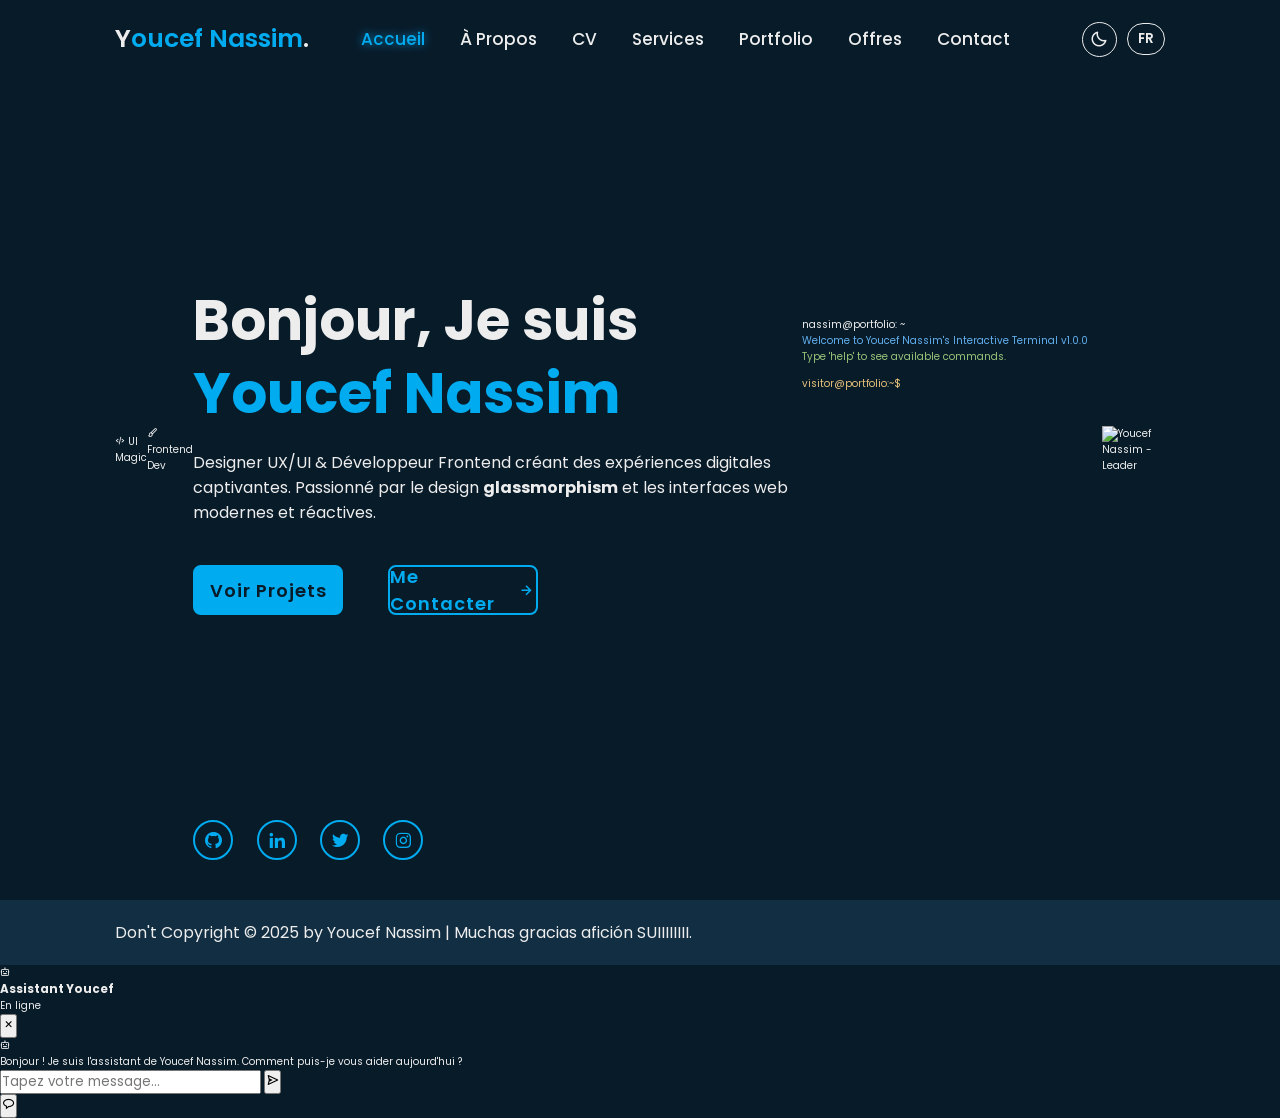
==== commit ced36f33: "index.html Updated the title and meta tags for better SEO and added chatbot functionality." ====
--- a/index.html
+++ b/index.html
@@ -3,12 +3,20 @@
 <head>
     <meta charset="UTF-8">
     <meta name="viewport" content="width=device-width, initial-scale=1.0">
-    <title>Youcef Nassim | Portfolio Créatif</title>
+    <title>Youcef Nassim | Développeur Frontend &amp; Designer UX/UI</title>
+    <meta name="description" content="Portfolio de Youcef Nassim - Développeur Frontend et Designer UX/UI créant des expériences digitales captivantes.">
+    <meta property="og:title" content="Youcef Nassim | Développeur Frontend &amp; Designer UX/UI">
+    <meta property="og:description" content="Découvrez mon portfolio de projets web modernes et responsives.">
+    <meta property="og:type" content="website">
+    <meta property="og:url" content="https://youcefnassim.github.io/CVweb/">
+    <meta property="og:image" content="img/phtoo de profile.png">
+    <meta name="twitter:card" content="summary_large_image">
     <link rel="stylesheet" href="https://unpkg.com/boxicons@2.1.4/css/boxicons.min.css">
     <link rel="stylesheet" href="https://cdnjs.cloudflare.com/ajax/libs/font-awesome/6.4.0/css/all.min.css">
+    <link href="https://fonts.googleapis.com/css2?family=Inter:wght@300;400;500;600;700;800&family=Fira+Code:wght@400;500&display=swap" rel="stylesheet">
     <link rel="stylesheet" href="style.css">
 </head>
-<body>
+<body class="page-loaded">
     <!-- Header -->
     <header class="header">
         <a href="#" class="logo">Y<span>oucef Nassim</span>.</a>
@@ -16,334 +24,121 @@
         <i class='bx bx-menu' id="menu-icon"></i>
 
         <nav class="navbar">
-            <a href="#home" class="active">Accueil</a>
-            <a href="#about">À Propos</a>
-            <a href="#resume">CV</a>
-            <a href="#services">Services</a>
-            <a href="#portfolio">Portfolio</a>
-            <a href="#contact">Contact</a>
+            <a href="index.html" class="active" data-i18n="nav_home">Accueil</a>
+            <a href="À Propos.html" data-i18n="nav_about">À Propos</a>
+            <a href="CV.html" data-i18n="nav_resume">CV</a>
+            <a href="Services.html" data-i18n="nav_services">Services</a>
+            <a href="Portfolio.html" data-i18n="nav_portfolio">Portfolio</a>
+            <a href="Offres.html" data-i18n="nav_offers">Offres</a>
+            <a href="Contact.html" data-i18n="nav_contact">Contact</a>
         </nav>
+        <div class="header-toggles" style="display: flex; gap: 1rem; align-items: center; margin-left: 2rem;">
+            <button id="theme-toggle" class="toggle-btn" style="background: transparent; border: 1px solid var(--text-color); color: var(--text-color); border-radius: 50%; width: 35px; height: 35px; cursor: pointer; display: flex; align-items: center; justify-content: center; font-size: 1.8rem; transition: 0.3s;"><i class='bx bx-moon'></i></button>
+            <button id="lang-toggle" class="toggle-btn" style="background: transparent; border: 1px solid var(--text-color); color: var(--text-color); border-radius: 20px; padding: 0.5rem 1rem; cursor: pointer; font-weight: 600; transition: 0.3s;">FR</button>
+        </div>
+
     </header>
 
     <!-- Section Accueil -->
     <section class="home" id="home">
+        <!-- Floating Chips -->
+        <div class="floating-chip chip-1"><i class='bx bx-code-alt'></i> UI Magic</div>
+        <div class="floating-chip chip-2"><i class='bx bx-paint'></i> Frontend Dev</div>
+        
         <div class="home-content">
-            <h1>Bonjour, Je suis <span>Youcef Nassim</span></h1>
+            <h1 class="glitch-text">Bonjour, Je suis <br><span class="gradient-text">Youcef Nassim</span></h1>
             <div class="text-animate">
                 <h3><span class="multiple-text"></span></h3>
             </div>
-            <p>Designer UX/UI & Développeur Frontend créant des expériences digitales mémorables avec un 1 ans d'expérience. Spécialisé dans les interfaces modernes et les animations fluides.</p>
+            <p>Designer UX/UI & Développeur Frontend créant des expériences digitales captivantes. Passionné par le design <b>glassmorphism</b> et les interfaces web modernes et réactives.</p>
             
             <div class="btn-box">
-                <a href="#resume" class="btn">Voir mon CV</a>
-                <a href="#contact" class="btn">Discutons !</a>
+                <a href="Portfolio.html" class="btn btn-primary">Voir Projets</a>
+                <a href="#contact" class="btn btn-outline">Me Contacter <i class='bx bx-right-arrow-alt'></i></a>
+            </div>
+            
+            <div class="home-sci">
+                <a href="https://github.com/youcefnassim" target="_blank"><i class='bx bxl-github'></i></a>
+                <a href="https://www.linkedin.com/in/youcef-nassim-ben-maamar-791244219/" target="_blank"><i class='bx bxl-linkedin'></i></a>
+                <a href="https://x.com/youcef5nassim?t=jWttkvWmE7Of-_HBeMR76Q&s=09" target="_blank"><i class='bx bxl-twitter'></i></a>
+                <a href="https://www.instagram.com/yusuf_5_nassim/" target="_blank"><i class='bx bxl-instagram'></i></a>
             </div>
         </div>
 
-        <div class="home-sci">
-    <a href="https://web.facebook.com/yusuf.nassim.2025/" target="_blank" rel="noopener noreferrer"><i class='bx bxl-facebook'></i></a>
-    <a href="https://x.com/youcef5nassim?t=jWttkvWmE7Of-_HBeMR76Q&s=09" target="_blank" rel="noopener noreferrer"><i class='bx bxl-twitter'></i></a>
-    <a href="https://www.linkedin.com/in/youcef-nassim-ben-maamar-791244219/" target="_blank" rel="noopener noreferrer"><i class='bx bxl-linkedin'></i></a>
-    <a href="https://www.instagram.com/yusuf_5_nassim/" target="_blank" rel="noopener noreferrer"><i class='bx bxl-instagram'></i></a>
-    
-    <a href="https://github.com/youcefnassim" target="_blank" rel="noopener noreferrer"><i class='bx bxl-github'></i></a>
-    <a href="https://www.tiktok.com/@codeinsight?_t=ZN-8zP3dxFo8yk&_r=1" target="_blank" rel="noopener noreferrer"><i class='bx bxl-tiktok'></i></a>
-</div>
-
-        
-    </section>
-
-    <!-- Section À Propos -->
-    <section class="about" id="about">
-        <h2 class="heading">À Propos de <span>Moi</span></h2>
-
-        <div class="about-img">
-            <img src="img/phtoo de profile.png" alt="Photo about">
-            <span class="circle-spin"></span>
-        </div>
-
-        <div class="about-content">
-            <h3>Designer & Développeur Frontend</h3>
-            <p>Passionné par la création d'interfaces utilisateur intuitives et esthétiques, je combine design et code pour produire des expériences digitales exceptionnelles. Mon approche centrée sur l'utilisateur et mon attention aux détails permettent de créer des produits à la fois beaux et fonctionnels.</p>
-            
-            <div class="skills">
-                <h3>Mes Compétences</h3>
-                <div class="skill-items">
-                    <div class="skill-item">
-                        <i class="fab fa-html5"></i>
-                        <span>HTML5</span>
-                    </div>
-                    <div class="skill-item">
-                        <i class="fab fa-css3-alt"></i>
-                        <span>CSS3</span>
-                    </div>
-                    <div class="skill-item">
-                        <i class="fab fa-js"></i>
-                        <span>JavaScript</span>
-                    </div>
-                    <div class="skill-item">
-                        <i class="fab fa-react"></i>
-                        <span>React</span>
-                    </div>
-                    <div class="skill-item">
-                        <i class="fab fa-figma"></i>
-                        <span>Figma</span>
-                    </div>
-                    <div class="skill-item">
-                        <i class="fas fa-paint-brush"></i>
-                        <span>UI/UX</span>
-                    </div>
+        <div class="home-code-window">
+            <div class="window-header">
+                <span class="dot red"></span>
+                <span class="dot yellow"></span>
+                <span class="dot green"></span>
+                <span class="window-title">nassim@portfolio: ~</span>
+            </div>
+            <div class="window-body" id="terminal-body" style="height: 250px; overflow-y: auto; display: flex; flex-direction: column; cursor: text;">
+                <div class="terminal-output" id="terminal-output" style="margin-bottom: 10px;">
+                    <span style="color: #61afef;">Welcome to Youcef Nassim's Interactive Terminal v1.0.0</span><br>
+                    <span style="color: #98c379;">Type 'help' to see available commands.</span>
+                </div>
+                <div class="terminal-input-line" style="display: flex; gap: 10px; align-items: center;">
+                    <span class="prompt" style="color: #e5c07b;">visitor@portfolio:~$</span>
+                    <input type="text" id="terminal-input" autocomplete="off" spellcheck="false" style="background: transparent; border: none; color: #abb2bf; font-family: 'Fira Code', monospace; font-size: 1.3rem; outline: none; flex: 1;">
                 </div>
             </div>
         </div>
-    </section>
 
-    <!-- Section CV -->
-    <section class="resume" id="resume">
-        <h2 class="heading">Mon <span>CV</span></h2>
-        
-        <div class="resume-container">
-            <div class="resume-column">
-                <h3 class="title">Éducation</h3>
-                
-                <div class="resume-box">
-                    <div class="resume-content">
-                        <div class="content">
-                            <div class="year"><i class="bx bxs-calendar"></i> 2022 - 2023</div>
-                            <h3>Diplôme en Développement Web</h3>
-                            <p>Institut de Formation en Informatique, Alger</p>
-                            <p>Spécialisation en développement frontend et design d'interface</p>
-                        </div>
-                    </div>
-                    
-                    <div class="resume-content">
-                        <div class="content">
-                            <div class="year"><i class="bx bxs-calendar"></i> 2021 - 2022</div>
-                            <h3>Formation en Design UX/UI</h3>
-                            <p>Cours en ligne - Udemy</p>
-                            <p>Certification en design d'expérience utilisateur et interfaces</p>
-                        </div>
-                    </div>
-                </div>
-            </div>
-            
-            <div class="resume-column">
-                <h3 class="title">Expérience</h3>
-                
-                <div class="resume-box">
-                    <div class="resume-content">
-                        <div class="content">
-                            <div class="year"><i class="bx bxs-calendar"></i> 2023 - Présent</div>
-                            <h3>Développeur Frontend Freelance</h3>
-                            <p>Auto-entrepreneur</p>
-                            <p>Création de sites web responsives, optimisation UX, intégration de maquettes</p>
-                        </div>
-                    </div>
-                    
-                    <div class="resume-content">
-                        <div class="content">
-                            <div class="year"><i class="bx bxs-calendar"></i> 2022 - 2023</div>
-                            <h3>Stagiaire en Développement Web</h3>
-                            <p>Entreprise XYZ, Alger</p>
-                            <p>Participation à des projets de développement frontend et tests utilisateurs</p>
-                        </div>
-                    </div>
-                </div>
-            </div>
-        </div>
-        
-       <!-- Section CV -->
-<section class="resume" id="resume">
-    <h2 class="heading">Mon <span>CV</span></h2>
-    
-    <!-- Aperçu du CV -->
-    <div class="cv-preview">
-        <embed src="img/Benmaamar Youcef Nassim.pdf" type="application/pdf" width="100%" height="600px">
-        <p class="preview-note">Aperçu de mon CV - Téléchargez la version complète ci-dessous</p>
-    </div>
-    
-    <!-- Boutons de téléchargement -->
-    <div class="download-section">
-        <h3>Télécharger mon CV complet</h3>
-        <div class="download-buttons">
-            <a href="Benmaamar Youcef Nassim.pdf" download="Benmaamar.pdf" class="download-btn">
-                <i class='bx bxs-download'></i> Version PDF
-            </a>
-            <a href="#" class="download-btn" id="print-cv">
-                <i class='bx bxs-printer'></i> Version Imprimable
-            </a>
-        </div>
-    </div>
-</section>
-
-    <!-- Section Services -->
-    <section class="services" id="services">
-        <h2 class="heading">Mes <span>Services</span></h2>
-
-        <div class="services-container">
-            <div class="services-box">
-                <i class='bx bx-code-alt'></i>
-                <h3>Développement Web</h3>
-                <p>Création de sites web modernes et réactifs avec les dernières technologies comme React, Vue.js et Tailwind CSS.</p>
-                <a href="#" class="btn">Voir plus</a>
-            </div>
-
-            <div class="services-box">
-                <i class='bx bxs-paint'></i>
-                <h3>Design Graphique</h3>
-                <p>Conception d'identités visuelles percutantes, logos et supports print avec une approche minimaliste et efficace.</p>
-                <a href="#" class="btn">Voir plus</a>
-            </div>
-
-            <div class="services-box">
-                <i class='bx bx-mobile-alt'></i>
-                <h3>UI/UX Design</h3>
-                <p>Design d'interfaces utilisateur intuitives et d'expériences utilisateur fluides pour applications mobiles et web.</p>
-                <a href="#" class="btn">Voir plus</a>
-            </div>
+        <!-- Hero Leader Image -->
+        <div class="home-leader-img">
+            <img src="img/leader..jpg" alt="Youcef Nassim - Leader" loading="lazy">
         </div>
     </section>
 
-  
-
-<!-- Section Portfolio -->
-<section class="portfolio" id="portfolio">
-    <h2 class="heading">Derniers <span>Projets</span></h2>
-
-    <div class="portfolio-container">
-        <!-- Projet Educmed -->
-        <div class="portfolio-box">
-            <img src="img/20.jpg" alt="Projet Educmed">
-            <div class="portfolio-layer">
-                <h4>Educmed</h4>
-                <p>Plateforme éducative médicale</p>
-                <a href="https://youcefnassim.github.io/Medstudent31/" target="_blank"><i class='bx bx-link-external'></i></a>
-                <button class="gallery-btn" data-project="educmed">
-                    <i class='bx bx-images'></i> Voir la galerie
-                </button>
-            </div>
-        </div>
-
-        <!-- Projet Gym131 -->
-        <div class="portfolio-box">
-            <img src="img/30.jpg" alt="Projet Gym131">
-            <div class="portfolio-layer">
-                <h4>Gym131</h4>
-                <p>Site web pour salle de sport</p>
-                <a href="https://youcefnassim.github.io/Gym131/" target="_blank"><i class='bx bx-link-external'></i></a>
-                <button class="gallery-btn" data-project="gym131">
-                    <i class='bx bx-images'></i> Voir la galerie
-                </button>
-            </div>
-        </div>
-
-        <!-- Projet CoffeeShop -->
-        <div class="portfolio-box">
-            <img src="img/11.jpg" alt="Projet CoffeeShop">
-            <div class="portfolio-layer">
-                <h4>CoffeeShop</h4>
-                <p>Site vitrine pour café boutique</p>
-                <a href="https://youcefnassim.github.io/cofeeshop/" target="_blank"><i class='bx bx-link-external'></i></a>
-                <button class="gallery-btn" data-project="coffeeshop">
-                    <i class='bx bx-images'></i> Voir la galerie
-                </button>
-            </div>
-        </div>
-
-        <!-- Projet DNC School -->
-        <div class="portfolio-box">
-            <img src="img/school1.jpg" alt="Projet DNC School">
-            <div class="portfolio-layer">
-                <h4>DNC School</h4>
-                <p>Site web éducatif moderne</p>
-                <a href="https://dnc-school-58a98.web.app" target="_blank"><i class='bx bx-link-external'></i></a>
-                <button class="gallery-btn" data-project="dncschool">
-                    <i class='bx bx-images'></i> Voir la galerie
-                </button>
-            </div>
-        </div>
-    </div>
-</section>
-
-<!-- Modale de galerie -->
-<div class="gallery-modal" id="galleryModal">
-    <div class="modal-content">
-        <span class="close-modal">&times;</span>
-        <h3 class="modal-title">Galerie du projet</h3>
-        <div class="gallery-container">
-            <div class="main-image">
-                <img src="" alt="" id="mainGalleryImage">
-                <div class="image-counter">
-                    <span id="currentImage">1</span> / <span id="totalImages">0</span>
-                </div>
-            </div>
-            <div class="image-thumbnails" id="thumbnailContainer"></div>
-        </div>
-        <div class="gallery-controls">
-            <button class="gallery-prev"><i class='bx bx-chevron-left'></i></button>
-            <button class="gallery-next"><i class='bx bx-chevron-right'></i></button>
-        </div>
-        <div class="project-info">
-            <p id="projectDescription"></p>
-        </div>
-    </div>
-</div>
-
-   <!-- Section Contact -->
-<section class="contact" id="contact">
-    <h2 class="heading">Contactez-<span>Moi</span></h2>
-
-    <form action="https://formsubmit.co/youcefnassim60@gmail.com" method="POST">
-        <!-- Champs cachés pour configurer FormSubmit -->
-        <input type="hidden" name="_subject" value="Nouveau message depuis votre portfolio">
-        <input type="hidden" name="_template" value="table">
-        <input type="hidden" name="_next" value="https://youcefnassim.github.io/merci.html">
-        <input type="hidden" name="_captcha" value="false">
-        
-        <div class="input-box">
-            <div class="input-field field">
-                <input type="text" name="name" placeholder="Nom Complet" class="input" required>
-                <span class="focus"></span>
-            </div>
-            <div class="input-field field">
-                <input type="email" name="email" placeholder="Adresse Email" class="input" required>
-                <span class="focus"></span>
-            </div>
-        </div>
-
-        <div class="input-box">
-            <div class="input-field field">
-                <input type="tel" name="phone" placeholder="Numéro Téléphone" class="input">
-                <span class="focus"></span>
-            </div>
-            <div class="input-field field">
-                <input type="text" name="subject" placeholder="Sujet du message" class="input" required>
-                <span class="focus"></span>
-            </div>
-        </div>
-
-        <div class="textarea-field field">
-            <textarea name="message" cols="30" rows="10" placeholder="Votre Message" class="textarea" required></textarea>
-            <span class="focus"></span>
-        </div>
-
-        <div class="btn-box btns">
-            <button type="submit" class="btn">Envoyer</button>
-        </div>
-    </form>
-</section>
+    
     <!-- Footer -->
     <footer class="footer">
         <div class="footer-text">
             <p>Don't Copyright &copy; 2025 by Youcef Nassim | Muchas gracias afición SUIIIIIIII.</p>
         </div>
+    </footer>
 
-        <div class="footer-iconTop">
-            <a href="#"><i class='bx bx-up-arrow-alt'></i></a>
+    <!-- Chatbot -->
+    <div class="chatbot-container" id="chatbotContainer">
+        <div class="chatbot-header">
+            <div class="chatbot-header-info">
+                <div class="chatbot-avatar">
+                    <i class='bx bx-bot'></i>
+                </div>
+                <div>
+                    <h3>Assistant Youcef</h3>
+                    <p>En ligne</p>
+                </div>
+            </div>
+            <button class="chatbot-close" id="chatbotClose">
+                <i class='bx bx-x'></i>
+            </button>
         </div>
-    </footer>
+        <div class="chatbot-messages" id="chatbotMessages">
+            <div class="message bot-message">
+                <div class="message-avatar">
+                    <i class='bx bx-bot'></i>
+                </div>
+                <div class="message-content">
+                    <p>Bonjour ! Je suis l'assistant de Youcef Nassim. Comment puis-je vous aider aujourd'hui ?</p>
+                </div>
+            </div>
+        </div>
+        <div class="chatbot-input-container">
+            <input type="text" id="chatbotInput" placeholder="Tapez votre message..." class="chatbot-input">
+            <button id="chatbotSend" class="chatbot-send-btn">
+                <i class='bx bx-send'></i>
+            </button>
+        </div>
+    </div>
+
+    <!-- Chatbot Toggle Button -->
+    <button class="chatbot-toggle" id="chatbotToggle">
+        <i class='bx bx-message-rounded'></i>
+        <span class="chatbot-notification"></span>
+    </button>
 
     <script src="https://unpkg.com/typed.js@2.0.16/dist/typed.umd.js"></script>
     <script src="script.js"></script>
 </body>
-</html>+</html>
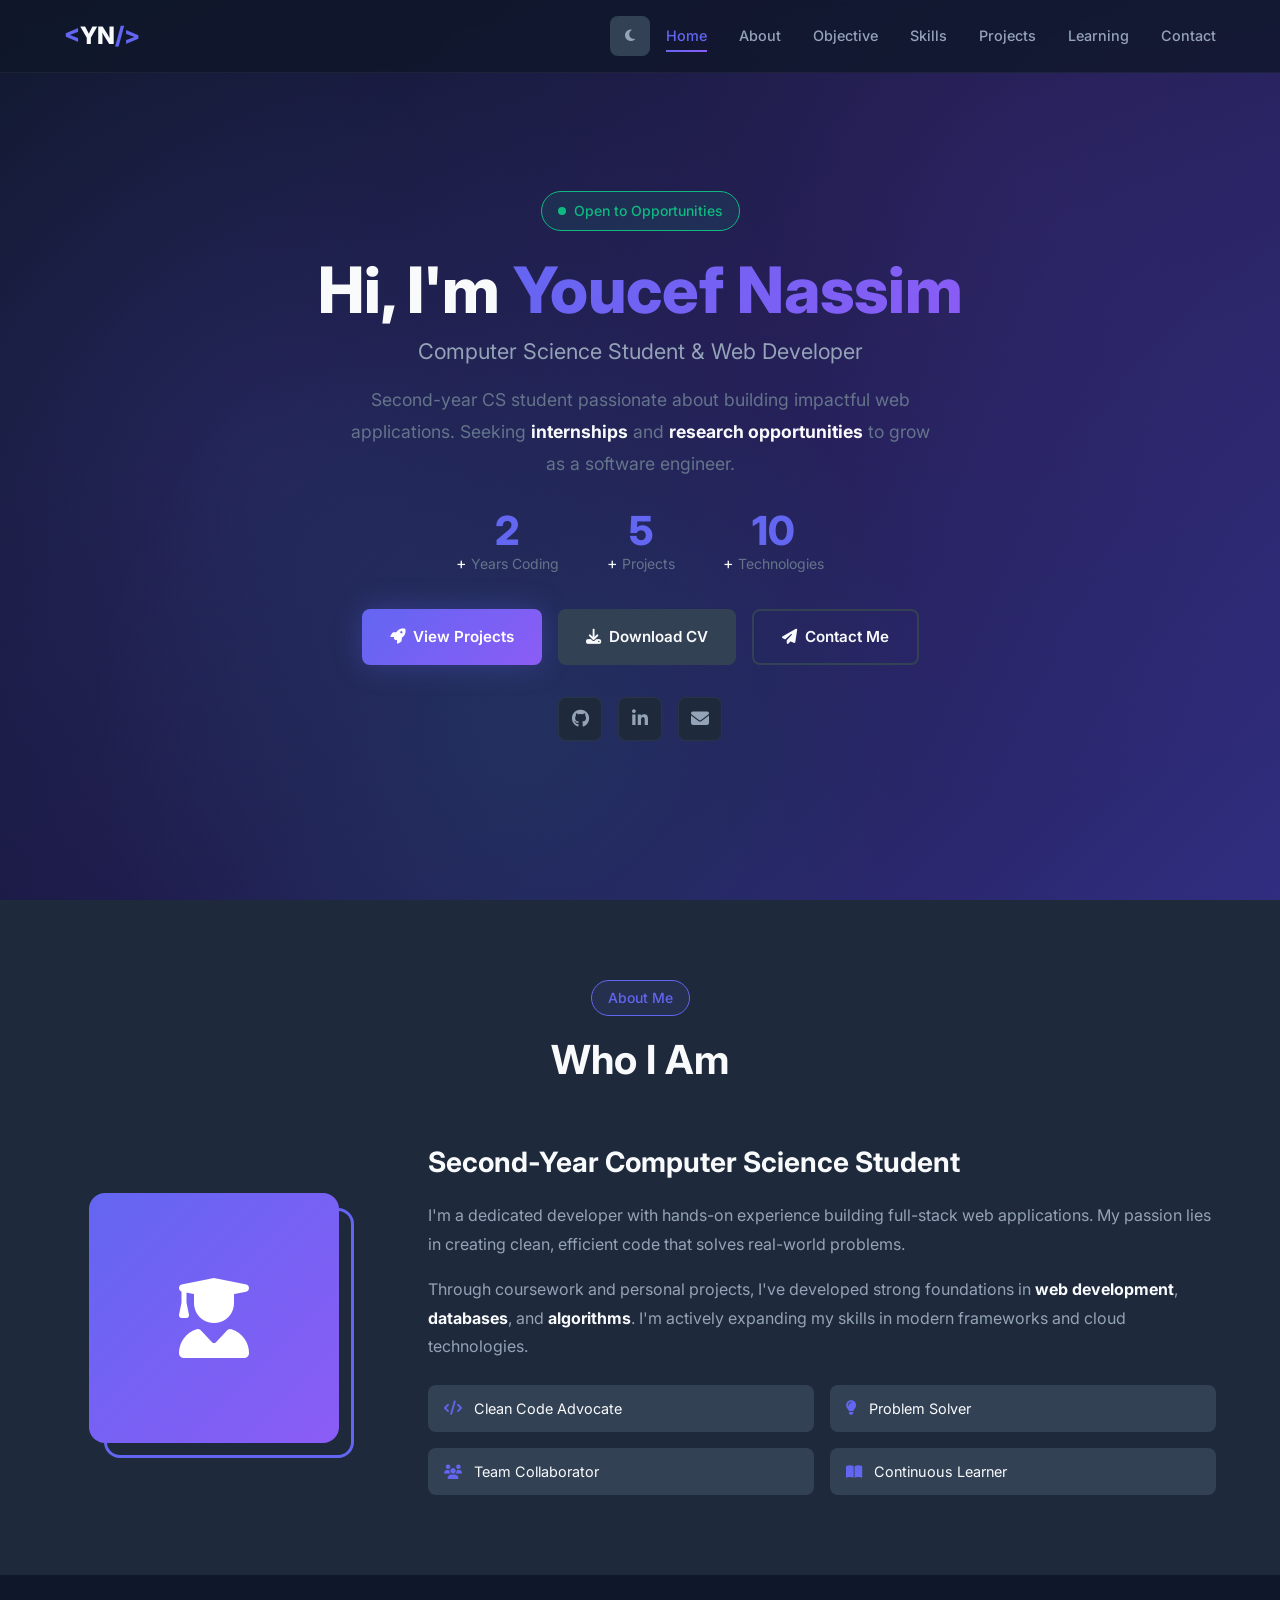
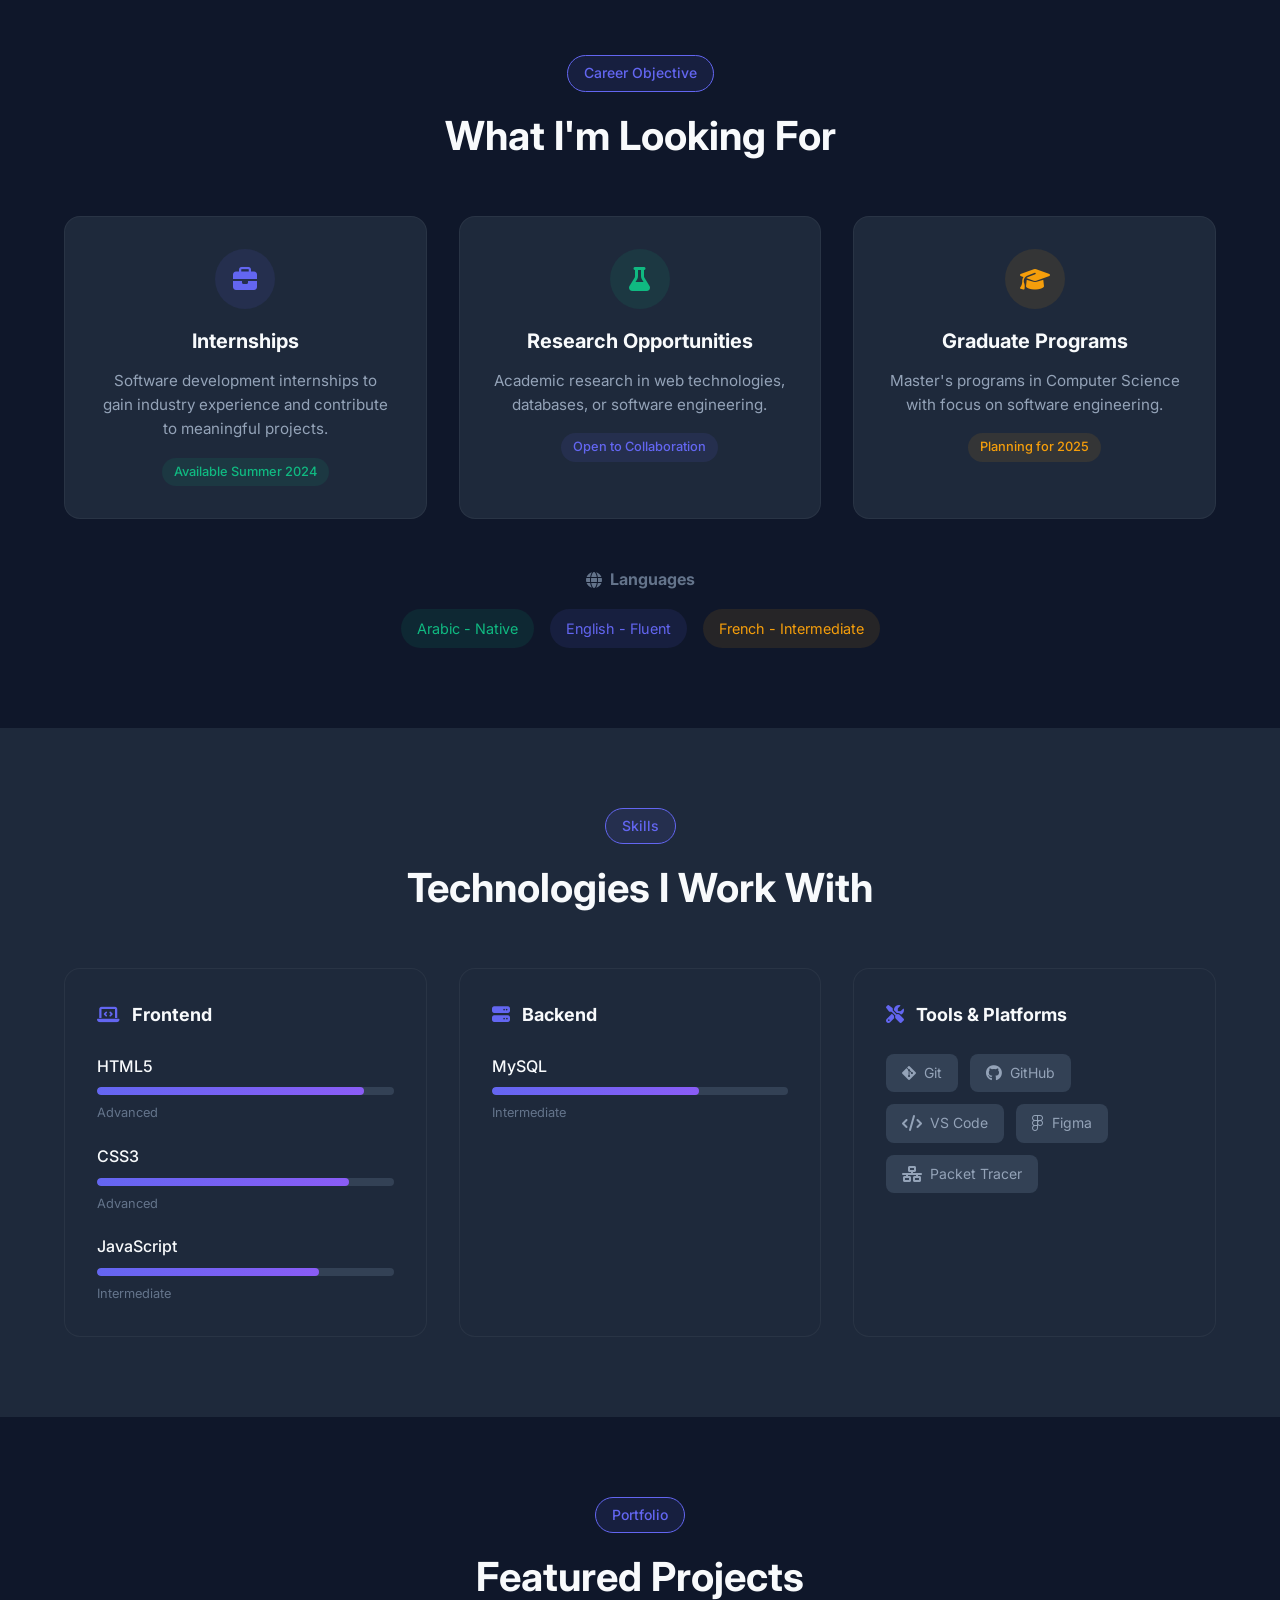
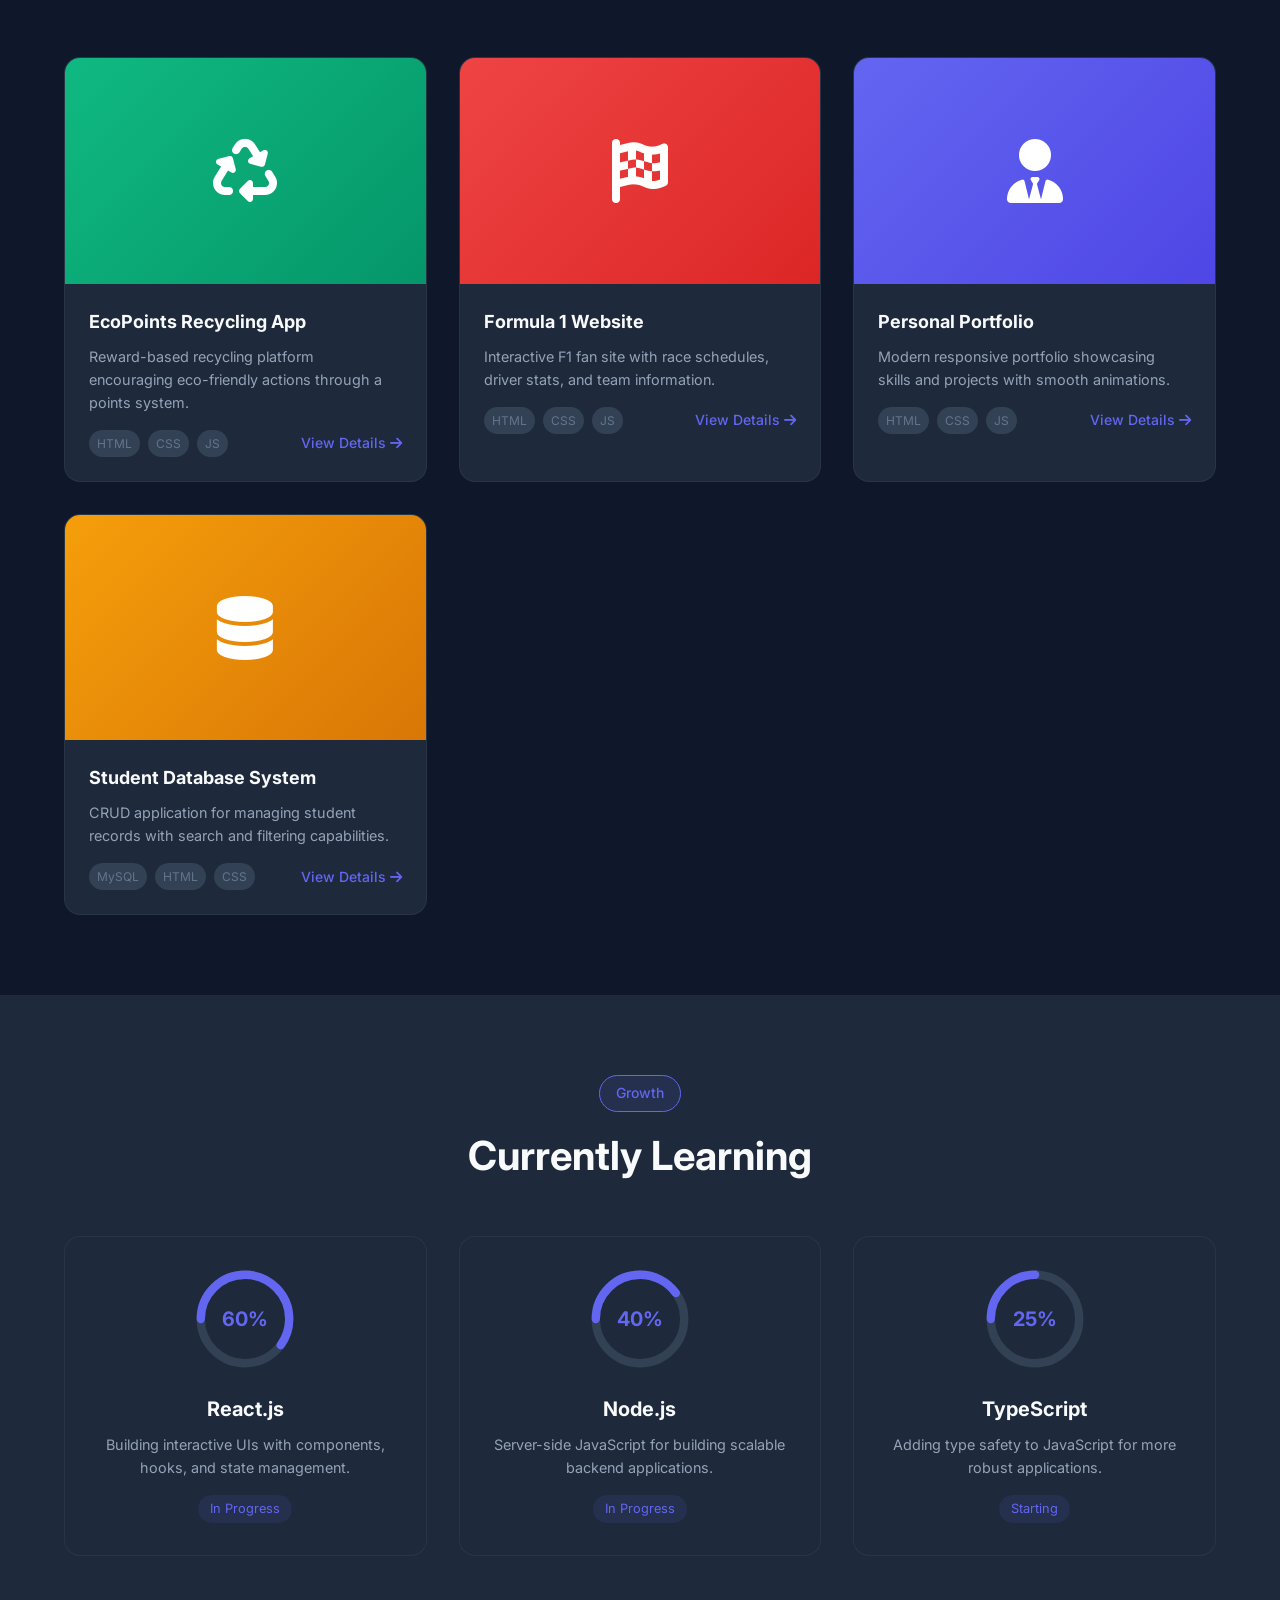
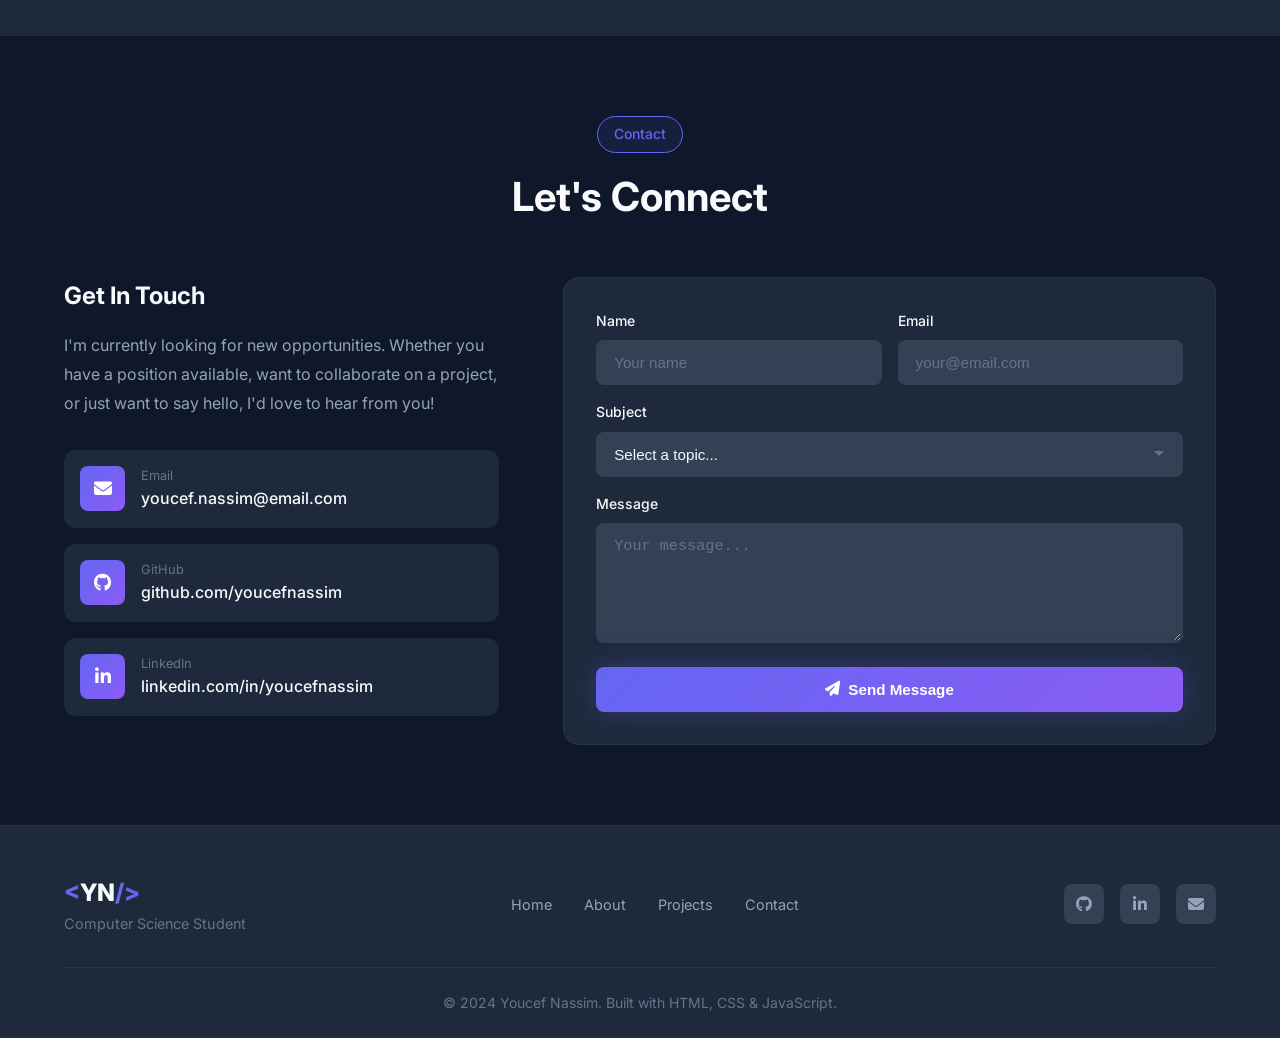
==== commit 761af055: "Initial portfolio website with light/dark theme" ====
--- a/index.html
+++ b/index.html
@@ -1,144 +1,494 @@
 <!DOCTYPE html>
-<html lang="fr">
+<html lang="en">
 <head>
     <meta charset="UTF-8">
     <meta name="viewport" content="width=device-width, initial-scale=1.0">
-    <title>Youcef Nassim | Développeur Frontend &amp; Designer UX/UI</title>
-    <meta name="description" content="Portfolio de Youcef Nassim - Développeur Frontend et Designer UX/UI créant des expériences digitales captivantes.">
-    <meta property="og:title" content="Youcef Nassim | Développeur Frontend &amp; Designer UX/UI">
-    <meta property="og:description" content="Découvrez mon portfolio de projets web modernes et responsives.">
-    <meta property="og:type" content="website">
-    <meta property="og:url" content="https://youcefnassim.github.io/CVweb/">
-    <meta property="og:image" content="img/phtoo de profile.png">
-    <meta name="twitter:card" content="summary_large_image">
-    <link rel="stylesheet" href="https://unpkg.com/boxicons@2.1.4/css/boxicons.min.css">
+    <meta name="description" content="Youcef Nassim - Computer Science Student & Web Developer. Seeking internships and opportunities in software development.">
+    <meta name="keywords" content="Youcef Nassim, Web Developer, Computer Science, Portfolio, Internship">
+    <meta name="author" content="Youcef Nassim">
+    <meta property="og:title" content="Youcef Nassim | Computer Science Student">
+    <meta property="og:description" content="Passionate developer seeking internships and academic opportunities.">
+    <title>Youcef Nassim | Computer Science Student & Developer</title>
+    <link rel="stylesheet" href="style.css">
+    <link rel="preconnect" href="https://fonts.googleapis.com">
+    <link rel="preconnect" href="https://fonts.gstatic.com" crossorigin>
+    <link href="https://fonts.googleapis.com/css2?family=Inter:wght@300;400;500;600;700;800&display=swap" rel="stylesheet">
     <link rel="stylesheet" href="https://cdnjs.cloudflare.com/ajax/libs/font-awesome/6.4.0/css/all.min.css">
-    <link href="https://fonts.googleapis.com/css2?family=Inter:wght@300;400;500;600;700;800&family=Fira+Code:wght@400;500&display=swap" rel="stylesheet">
-    <link rel="stylesheet" href="style.css">
 </head>
-<body class="page-loaded">
-    <!-- Header -->
-    <header class="header">
-        <a href="#" class="logo">Y<span>oucef Nassim</span>.</a>
-
-        <i class='bx bx-menu' id="menu-icon"></i>
-
-        <nav class="navbar">
-            <a href="index.html" class="active" data-i18n="nav_home">Accueil</a>
-            <a href="À Propos.html" data-i18n="nav_about">À Propos</a>
-            <a href="CV.html" data-i18n="nav_resume">CV</a>
-            <a href="Services.html" data-i18n="nav_services">Services</a>
-            <a href="Portfolio.html" data-i18n="nav_portfolio">Portfolio</a>
-            <a href="Offres.html" data-i18n="nav_offers">Offres</a>
-            <a href="Contact.html" data-i18n="nav_contact">Contact</a>
-        </nav>
-        <div class="header-toggles" style="display: flex; gap: 1rem; align-items: center; margin-left: 2rem;">
-            <button id="theme-toggle" class="toggle-btn" style="background: transparent; border: 1px solid var(--text-color); color: var(--text-color); border-radius: 50%; width: 35px; height: 35px; cursor: pointer; display: flex; align-items: center; justify-content: center; font-size: 1.8rem; transition: 0.3s;"><i class='bx bx-moon'></i></button>
-            <button id="lang-toggle" class="toggle-btn" style="background: transparent; border: 1px solid var(--text-color); color: var(--text-color); border-radius: 20px; padding: 0.5rem 1rem; cursor: pointer; font-weight: 600; transition: 0.3s;">FR</button>
-        </div>
-
-    </header>
-
-    <!-- Section Accueil -->
-    <section class="home" id="home">
-        <!-- Floating Chips -->
-        <div class="floating-chip chip-1"><i class='bx bx-code-alt'></i> UI Magic</div>
-        <div class="floating-chip chip-2"><i class='bx bx-paint'></i> Frontend Dev</div>
-        
-        <div class="home-content">
-            <h1 class="glitch-text">Bonjour, Je suis <br><span class="gradient-text">Youcef Nassim</span></h1>
-            <div class="text-animate">
-                <h3><span class="multiple-text"></span></h3>
-            </div>
-            <p>Designer UX/UI & Développeur Frontend créant des expériences digitales captivantes. Passionné par le design <b>glassmorphism</b> et les interfaces web modernes et réactives.</p>
-            
-            <div class="btn-box">
-                <a href="Portfolio.html" class="btn btn-primary">Voir Projets</a>
-                <a href="#contact" class="btn btn-outline">Me Contacter <i class='bx bx-right-arrow-alt'></i></a>
-            </div>
-            
-            <div class="home-sci">
-                <a href="https://github.com/youcefnassim" target="_blank"><i class='bx bxl-github'></i></a>
-                <a href="https://www.linkedin.com/in/youcef-nassim-ben-maamar-791244219/" target="_blank"><i class='bx bxl-linkedin'></i></a>
-                <a href="https://x.com/youcef5nassim?t=jWttkvWmE7Of-_HBeMR76Q&s=09" target="_blank"><i class='bx bxl-twitter'></i></a>
-                <a href="https://www.instagram.com/yusuf_5_nassim/" target="_blank"><i class='bx bxl-instagram'></i></a>
-            </div>
-        </div>
-
-        <div class="home-code-window">
-            <div class="window-header">
-                <span class="dot red"></span>
-                <span class="dot yellow"></span>
-                <span class="dot green"></span>
-                <span class="window-title">nassim@portfolio: ~</span>
-            </div>
-            <div class="window-body" id="terminal-body" style="height: 250px; overflow-y: auto; display: flex; flex-direction: column; cursor: text;">
-                <div class="terminal-output" id="terminal-output" style="margin-bottom: 10px;">
-                    <span style="color: #61afef;">Welcome to Youcef Nassim's Interactive Terminal v1.0.0</span><br>
-                    <span style="color: #98c379;">Type 'help' to see available commands.</span>
-                </div>
-                <div class="terminal-input-line" style="display: flex; gap: 10px; align-items: center;">
-                    <span class="prompt" style="color: #e5c07b;">visitor@portfolio:~$</span>
-                    <input type="text" id="terminal-input" autocomplete="off" spellcheck="false" style="background: transparent; border: none; color: #abb2bf; font-family: 'Fira Code', monospace; font-size: 1.3rem; outline: none; flex: 1;">
-                </div>
-            </div>
-        </div>
-
-        <!-- Hero Leader Image -->
-        <div class="home-leader-img">
-            <img src="img/leader..jpg" alt="Youcef Nassim - Leader" loading="lazy">
-        </div>
-    </section>
-
-    
+<body>
+    <!-- Navigation -->
+    <nav class="navbar" id="navbar">
+        <div class="nav-container">
+            <a href="#home" class="nav-logo">
+                <span class="logo-bracket">&lt;</span>YN<span class="logo-bracket">/&gt;</span>
+            </a>
+            <div class="nav-right">
+                <button class="theme-toggle" id="themeToggle" aria-label="Toggle theme">
+                    <i class="fas fa-sun"></i>
+                    <i class="fas fa-moon"></i>
+                </button>
+                <button class="nav-toggle" id="navToggle" aria-label="Toggle navigation">
+                    <span class="hamburger"></span>
+                </button>
+                <ul class="nav-menu" id="navMenu">
+                    <li><a href="#home" class="nav-link active">Home</a></li>
+                    <li><a href="#about" class="nav-link">About</a></li>
+                    <li><a href="#objective" class="nav-link">Objective</a></li>
+                    <li><a href="#skills" class="nav-link">Skills</a></li>
+                    <li><a href="#projects" class="nav-link">Projects</a></li>
+                    <li><a href="#learning" class="nav-link">Learning</a></li>
+                    <li><a href="#contact" class="nav-link">Contact</a></li>
+                </ul>
+            </div>
+        </div>
+    </nav>
+
+    <!-- Hero Section -->
+    <section id="home" class="hero">
+        <div class="hero-bg"></div>
+        <div class="container">
+            <div class="hero-content">
+                <div class="hero-badge">
+                    <span class="pulse-dot"></span>
+                    Open to Opportunities
+                </div>
+                <h1 class="hero-title">
+                    Hi, I'm <span class="gradient-text">Youcef Nassim</span>
+                </h1>
+                <p class="hero-subtitle">Computer Science Student & Web Developer</p>
+                <p class="hero-description">
+                    Second-year CS student passionate about building impactful web applications. 
+                    Seeking <strong>internships</strong> and <strong>research opportunities</strong> 
+                    to grow as a software engineer.
+                </p>
+                <div class="hero-stats">
+                    <div class="hero-stat">
+                        <span class="stat-num" data-target="2">0</span>+
+                        <span class="stat-label">Years Coding</span>
+                    </div>
+                    <div class="hero-stat">
+                        <span class="stat-num" data-target="5">0</span>+
+                        <span class="stat-label">Projects</span>
+                    </div>
+                    <div class="hero-stat">
+                        <span class="stat-num" data-target="10">0</span>+
+                        <span class="stat-label">Technologies</span>
+                    </div>
+                </div>
+                <div class="hero-buttons">
+                    <a href="#projects" class="btn btn-primary">
+                        <i class="fas fa-rocket"></i> View Projects
+                    </a>
+                    <a href="#" class="btn btn-secondary" download>
+                        <i class="fas fa-download"></i> Download CV
+                    </a>
+                    <a href="#contact" class="btn btn-outline">
+                        <i class="fas fa-paper-plane"></i> Contact Me
+                    </a>
+                </div>
+                <div class="hero-socials">
+                    <a href="https://github.com/youcefnassim" target="_blank" rel="noopener" aria-label="GitHub">
+                        <i class="fab fa-github"></i>
+                    </a>
+                    <a href="https://linkedin.com/in/youcefnassim" target="_blank" rel="noopener" aria-label="LinkedIn">
+                        <i class="fab fa-linkedin-in"></i>
+                    </a>
+                    <a href="mailto:youcef.nassim@email.com" aria-label="Email">
+                        <i class="fas fa-envelope"></i>
+                    </a>
+                </div>
+            </div>
+        </div>
+    </section>
+
+    <!-- About Section -->
+    <section id="about" class="about">
+        <div class="container">
+            <div class="section-header">
+                <span class="section-tag">About Me</span>
+                <h2 class="section-title">Who I Am</h2>
+            </div>
+            <div class="about-grid">
+                <div class="about-image">
+                    <div class="image-container">
+                        <div class="profile-placeholder">
+                            <i class="fas fa-user-graduate"></i>
+                        </div>
+                        <div class="image-ring"></div>
+                    </div>
+                </div>
+                <div class="about-content">
+                    <h3>Second-Year Computer Science Student</h3>
+                    <p>
+                        I'm a dedicated developer with hands-on experience building full-stack web applications. 
+                        My passion lies in creating clean, efficient code that solves real-world problems.
+                    </p>
+                    <p>
+                        Through coursework and personal projects, I've developed strong foundations in 
+                        <strong>web development</strong>, <strong>databases</strong>, and <strong>algorithms</strong>. 
+                        I'm actively expanding my skills in modern frameworks and cloud technologies.
+                    </p>
+                    <div class="about-highlights">
+                        <div class="highlight">
+                            <i class="fas fa-code"></i>
+                            <span>Clean Code Advocate</span>
+                        </div>
+                        <div class="highlight">
+                            <i class="fas fa-lightbulb"></i>
+                            <span>Problem Solver</span>
+                        </div>
+                        <div class="highlight">
+                            <i class="fas fa-users"></i>
+                            <span>Team Collaborator</span>
+                        </div>
+                        <div class="highlight">
+                            <i class="fas fa-book-open"></i>
+                            <span>Continuous Learner</span>
+                        </div>
+                    </div>
+                </div>
+            </div>
+        </div>
+    </section>
+
+    <!-- Objective Section -->
+    <section id="objective" class="objective">
+        <div class="container">
+            <div class="section-header">
+                <span class="section-tag">Career Objective</span>
+                <h2 class="section-title">What I'm Looking For</h2>
+            </div>
+            <div class="objective-grid">
+                <div class="objective-card">
+                    <div class="obj-icon">
+                        <i class="fas fa-briefcase"></i>
+                    </div>
+                    <h3>Internships</h3>
+                    <p>Software development internships to gain industry experience and contribute to meaningful projects.</p>
+                    <span class="obj-status available">Available Summer 2024</span>
+                </div>
+                <div class="objective-card">
+                    <div class="obj-icon research">
+                        <i class="fas fa-flask"></i>
+                    </div>
+                    <h3>Research Opportunities</h3>
+                    <p>Academic research in web technologies, databases, or software engineering.</p>
+                    <span class="obj-status open">Open to Collaboration</span>
+                </div>
+                <div class="objective-card">
+                    <div class="obj-icon academic">
+                        <i class="fas fa-graduation-cap"></i>
+                    </div>
+                    <h3>Graduate Programs</h3>
+                    <p>Master's programs in Computer Science with focus on software engineering.</p>
+                    <span class="obj-status planning">Planning for 2025</span>
+                </div>
+            </div>
+            <div class="languages-section">
+                <h4><i class="fas fa-globe"></i> Languages</h4>
+                <div class="language-tags">
+                    <span class="lang-tag native">Arabic - Native</span>
+                    <span class="lang-tag fluent">English - Fluent</span>
+                    <span class="lang-tag intermediate">French - Intermediate</span>
+                </div>
+            </div>
+        </div>
+    </section>
+
+    <!-- Skills Section -->
+    <section id="skills" class="skills">
+        <div class="container">
+            <div class="section-header">
+                <span class="section-tag">Skills</span>
+                <h2 class="section-title">Technologies I Work With</h2>
+            </div>
+            <div class="skills-container">
+                <div class="skill-category">
+                    <h3><i class="fas fa-laptop-code"></i> Frontend</h3>
+                    <div class="skill-items">
+                        <div class="skill-item">
+                            <span class="skill-name">HTML5</span>
+                            <div class="skill-bar"><div class="skill-fill" data-width="90"></div></div>
+                            <span class="skill-level">Advanced</span>
+                        </div>
+                        <div class="skill-item">
+                            <span class="skill-name">CSS3</span>
+                            <div class="skill-bar"><div class="skill-fill" data-width="85"></div></div>
+                            <span class="skill-level">Advanced</span>
+                        </div>
+                        <div class="skill-item">
+                            <span class="skill-name">JavaScript</span>
+                            <div class="skill-bar"><div class="skill-fill" data-width="75"></div></div>
+                            <span class="skill-level">Intermediate</span>
+                        </div>
+                    </div>
+                </div>
+                <div class="skill-category">
+                    <h3><i class="fas fa-server"></i> Backend</h3>
+                    <div class="skill-items">
+                        <div class="skill-item">
+                            <span class="skill-name">MySQL</span>
+                            <div class="skill-bar"><div class="skill-fill" data-width="70"></div></div>
+                            <span class="skill-level">Intermediate</span>
+                        </div>
+                    </div>
+                </div>
+                <div class="skill-category">
+                    <h3><i class="fas fa-tools"></i> Tools & Platforms</h3>
+                    <div class="tool-grid">
+                        <div class="tool-item"><i class="fab fa-git-alt"></i> Git</div>
+                        <div class="tool-item"><i class="fab fa-github"></i> GitHub</div>
+                        <div class="tool-item"><i class="fas fa-code"></i> VS Code</div>
+                        <div class="tool-item"><i class="fab fa-figma"></i> Figma</div>
+                        <div class="tool-item"><i class="fas fa-network-wired"></i> Packet Tracer</div>
+                    </div>
+                </div>
+            </div>
+        </div>
+    </section>
+
+    <!-- Projects Section -->
+    <section id="projects" class="projects">
+        <div class="container">
+            <div class="section-header">
+                <span class="section-tag">Portfolio</span>
+                <h2 class="section-title">Featured Projects</h2>
+            </div>
+            <div class="projects-grid">
+                <article class="project-card">
+                    <div class="project-visual">
+                        <div class="project-icon eco"><i class="fas fa-recycle"></i></div>
+                        <div class="project-overlay">
+                            <a href="#" class="project-link" title="Live Demo"><i class="fas fa-external-link-alt"></i></a>
+                            <a href="#" class="project-link" title="View Code"><i class="fab fa-github"></i></a>
+                        </div>
+                    </div>
+                    <div class="project-info">
+                        <h3>EcoPoints Recycling App</h3>
+                        <p>Reward-based recycling platform encouraging eco-friendly actions through a points system.</p>
+                        <div class="project-meta">
+                            <div class="tech-stack">
+                                <span>HTML</span>
+                                <span>CSS</span>
+                                <span>JS</span>
+                            </div>
+                            <a href="#" class="project-cta">View Details <i class="fas fa-arrow-right"></i></a>
+                        </div>
+                    </div>
+                </article>
+                <article class="project-card">
+                    <div class="project-visual">
+                        <div class="project-icon f1"><i class="fas fa-flag-checkered"></i></div>
+                        <div class="project-overlay">
+                            <a href="#" class="project-link" title="Live Demo"><i class="fas fa-external-link-alt"></i></a>
+                            <a href="#" class="project-link" title="View Code"><i class="fab fa-github"></i></a>
+                        </div>
+                    </div>
+                    <div class="project-info">
+                        <h3>Formula 1 Website</h3>
+                        <p>Interactive F1 fan site with race schedules, driver stats, and team information.</p>
+                        <div class="project-meta">
+                            <div class="tech-stack">
+                                <span>HTML</span>
+                                <span>CSS</span>
+                                <span>JS</span>
+                            </div>
+                            <a href="#" class="project-cta">View Details <i class="fas fa-arrow-right"></i></a>
+                        </div>
+                    </div>
+                </article>
+                <article class="project-card">
+                    <div class="project-visual">
+                        <div class="project-icon portfolio"><i class="fas fa-user-tie"></i></div>
+                        <div class="project-overlay">
+                            <a href="#" class="project-link" title="Live Demo"><i class="fas fa-external-link-alt"></i></a>
+                            <a href="#" class="project-link" title="View Code"><i class="fab fa-github"></i></a>
+                        </div>
+                    </div>
+                    <div class="project-info">
+                        <h3>Personal Portfolio</h3>
+                        <p>Modern responsive portfolio showcasing skills and projects with smooth animations.</p>
+                        <div class="project-meta">
+                            <div class="tech-stack">
+                                <span>HTML</span>
+                                <span>CSS</span>
+                                <span>JS</span>
+                            </div>
+                            <a href="#" class="project-cta">View Details <i class="fas fa-arrow-right"></i></a>
+                        </div>
+                    </div>
+                </article>
+                <article class="project-card">
+                    <div class="project-visual">
+                        <div class="project-icon database"><i class="fas fa-database"></i></div>
+                        <div class="project-overlay">
+                            <a href="#" class="project-link" title="Live Demo"><i class="fas fa-external-link-alt"></i></a>
+                            <a href="#" class="project-link" title="View Code"><i class="fab fa-github"></i></a>
+                        </div>
+                    </div>
+                    <div class="project-info">
+                        <h3>Student Database System</h3>
+                        <p>CRUD application for managing student records with search and filtering capabilities.</p>
+                        <div class="project-meta">
+                            <div class="tech-stack">
+                                <span>MySQL</span>
+                                <span>HTML</span>
+                                <span>CSS</span>
+                            </div>
+                            <a href="#" class="project-cta">View Details <i class="fas fa-arrow-right"></i></a>
+                        </div>
+                    </div>
+                </article>
+            </div>
+        </div>
+    </section>
+
+    <!-- Currently Learning Section -->
+    <section id="learning" class="learning">
+        <div class="container">
+            <div class="section-header">
+                <span class="section-tag">Growth</span>
+                <h2 class="section-title">Currently Learning</h2>
+            </div>
+            <div class="learning-grid">
+                <div class="learning-card">
+                    <div class="learning-progress">
+                        <svg viewBox="0 0 36 36">
+                            <path d="M18 2.0845 a 15.9155 15.9155 0 0 1 0 31.831 a 15.9155 15.9155 0 0 1 0 -31.831" fill="none" stroke="currentColor" stroke-width="3"/>
+                            <path class="circle-progress" d="M18 2.0845 a 15.9155 15.9155 0 0 1 0 31.831 a 15.9155 15.9155 0 0 1 0 -31.831" fill="none" stroke="currentColor" stroke-width="3" stroke-dasharray="60, 100"/>
+                        </svg>
+                        <span class="progress-text">60%</span>
+                    </div>
+                    <h3>React.js</h3>
+                    <p>Building interactive UIs with components, hooks, and state management.</p>
+                    <span class="learning-status">In Progress</span>
+                </div>
+                <div class="learning-card">
+                    <div class="learning-progress">
+                        <svg viewBox="0 0 36 36">
+                            <path d="M18 2.0845 a 15.9155 15.9155 0 0 1 0 31.831 a 15.9155 15.9155 0 0 1 0 -31.831" fill="none" stroke="currentColor" stroke-width="3"/>
+                            <path class="circle-progress" d="M18 2.0845 a 15.9155 15.9155 0 0 1 0 31.831 a 15.9155 15.9155 0 0 1 0 -31.831" fill="none" stroke="currentColor" stroke-width="3" stroke-dasharray="40, 100"/>
+                        </svg>
+                        <span class="progress-text">40%</span>
+                    </div>
+                    <h3>Node.js</h3>
+                    <p>Server-side JavaScript for building scalable backend applications.</p>
+                    <span class="learning-status">In Progress</span>
+                </div>
+                <div class="learning-card">
+                    <div class="learning-progress">
+                        <svg viewBox="0 0 36 36">
+                            <path d="M18 2.0845 a 15.9155 15.9155 0 0 1 0 31.831 a 15.9155 15.9155 0 0 1 0 -31.831" fill="none" stroke="currentColor" stroke-width="3"/>
+                            <path class="circle-progress" d="M18 2.0845 a 15.9155 15.9155 0 0 1 0 31.831 a 15.9155 15.9155 0 0 1 0 -31.831" fill="none" stroke="currentColor" stroke-width="3" stroke-dasharray="25, 100"/>
+                        </svg>
+                        <span class="progress-text">25%</span>
+                    </div>
+                    <h3>TypeScript</h3>
+                    <p>Adding type safety to JavaScript for more robust applications.</p>
+                    <span class="learning-status">Starting</span>
+                </div>
+            </div>
+        </div>
+    </section>
+
+    <!-- Contact Section -->
+    <section id="contact" class="contact">
+        <div class="container">
+            <div class="section-header">
+                <span class="section-tag">Contact</span>
+                <h2 class="section-title">Let's Connect</h2>
+            </div>
+            <div class="contact-wrapper">
+                <div class="contact-info">
+                    <h3>Get In Touch</h3>
+                    <p>I'm currently looking for new opportunities. Whether you have a position available, want to collaborate on a project, or just want to say hello, I'd love to hear from you!</p>
+                    <div class="contact-methods">
+                        <a href="mailto:youcef.nassim@email.com" class="contact-method">
+                            <div class="method-icon"><i class="fas fa-envelope"></i></div>
+                            <div class="method-details">
+                                <span class="method-label">Email</span>
+                                <span class="method-value">youcef.nassim@email.com</span>
+                            </div>
+                        </a>
+                        <a href="https://github.com/youcefnassim" target="_blank" class="contact-method">
+                            <div class="method-icon"><i class="fab fa-github"></i></div>
+                            <div class="method-details">
+                                <span class="method-label">GitHub</span>
+                                <span class="method-value">github.com/youcefnassim</span>
+                            </div>
+                        </a>
+                        <a href="https://linkedin.com/in/youcefnassim" target="_blank" class="contact-method">
+                            <div class="method-icon"><i class="fab fa-linkedin-in"></i></div>
+                            <div class="method-details">
+                                <span class="method-label">LinkedIn</span>
+                                <span class="method-value">linkedin.com/in/youcefnassim</span>
+                            </div>
+                        </a>
+                    </div>
+                </div>
+                <form class="contact-form" id="contactForm">
+                    <div class="form-row">
+                        <div class="form-group">
+                            <label for="name">Name</label>
+                            <input type="text" id="name" name="name" required placeholder="Your name">
+                        </div>
+                        <div class="form-group">
+                            <label for="email">Email</label>
+                            <input type="email" id="email" name="email" required placeholder="your@email.com">
+                        </div>
+                    </div>
+                    <div class="form-group">
+                        <label for="subject">Subject</label>
+                        <select id="subject" name="subject" required>
+                            <option value="">Select a topic...</option>
+                            <option value="internship">Internship Opportunity</option>
+                            <option value="collaboration">Project Collaboration</option>
+                            <option value="academic">Academic Inquiry</option>
+                            <option value="other">Other</option>
+                        </select>
+                    </div>
+                    <div class="form-group">
+                        <label for="message">Message</label>
+                        <textarea id="message" name="message" rows="5" required placeholder="Your message..."></textarea>
+                    </div>
+                    <button type="submit" class="btn btn-primary btn-full">
+                        <i class="fas fa-paper-plane"></i> Send Message
+                    </button>
+                </form>
+            </div>
+        </div>
+    </section>
+
     <!-- Footer -->
     <footer class="footer">
-        <div class="footer-text">
-            <p>Don't Copyright &copy; 2025 by Youcef Nassim | Muchas gracias afición SUIIIIIIII.</p>
+        <div class="container">
+            <div class="footer-content">
+                <div class="footer-brand">
+                    <span class="footer-logo"><span class="bracket">&lt;</span>YN<span class="bracket">/&gt;</span></span>
+                    <p>Computer Science Student</p>
+                </div>
+                <div class="footer-links">
+                    <a href="#home">Home</a>
+                    <a href="#about">About</a>
+                    <a href="#projects">Projects</a>
+                    <a href="#contact">Contact</a>
+                </div>
+                <div class="footer-socials">
+                    <a href="https://github.com/youcefnassim" target="_blank" aria-label="GitHub"><i class="fab fa-github"></i></a>
+                    <a href="https://linkedin.com/in/youcefnassim" target="_blank" aria-label="LinkedIn"><i class="fab fa-linkedin-in"></i></a>
+                    <a href="mailto:youcef.nassim@email.com" aria-label="Email"><i class="fas fa-envelope"></i></a>
+                </div>
+            </div>
+            <div class="footer-bottom">
+                <p>&copy; 2024 Youcef Nassim. Built with HTML, CSS & JavaScript.</p>
+            </div>
         </div>
     </footer>
 
-    <!-- Chatbot -->
-    <div class="chatbot-container" id="chatbotContainer">
-        <div class="chatbot-header">
-            <div class="chatbot-header-info">
-                <div class="chatbot-avatar">
-                    <i class='bx bx-bot'></i>
-                </div>
-                <div>
-                    <h3>Assistant Youcef</h3>
-                    <p>En ligne</p>
-                </div>
-            </div>
-            <button class="chatbot-close" id="chatbotClose">
-                <i class='bx bx-x'></i>
-            </button>
-        </div>
-        <div class="chatbot-messages" id="chatbotMessages">
-            <div class="message bot-message">
-                <div class="message-avatar">
-                    <i class='bx bx-bot'></i>
-                </div>
-                <div class="message-content">
-                    <p>Bonjour ! Je suis l'assistant de Youcef Nassim. Comment puis-je vous aider aujourd'hui ?</p>
-                </div>
-            </div>
-        </div>
-        <div class="chatbot-input-container">
-            <input type="text" id="chatbotInput" placeholder="Tapez votre message..." class="chatbot-input">
-            <button id="chatbotSend" class="chatbot-send-btn">
-                <i class='bx bx-send'></i>
-            </button>
-        </div>
-    </div>
-
-    <!-- Chatbot Toggle Button -->
-    <button class="chatbot-toggle" id="chatbotToggle">
-        <i class='bx bx-message-rounded'></i>
-        <span class="chatbot-notification"></span>
+    <button class="scroll-top" id="scrollTop" aria-label="Scroll to top">
+        <i class="fas fa-arrow-up"></i>
     </button>
 
-    <script src="https://unpkg.com/typed.js@2.0.16/dist/typed.umd.js"></script>
     <script src="script.js"></script>
 </body>
 </html>
--- a/style.css
+++ b/style.css
@@ -1,1450 +1,1483 @@
-/* Importations & Variables */
-@import url('https://fonts.googleapis.com/css2?family=Poppins:wght@300;400;500;600;700;800;900&display=swap');
-@import url('https://cdnjs.cloudflare.com/ajax/libs/font-awesome/6.4.0/css/all.min.css');
-
-:root {
-    --bg-color: #081b29;
-    --second-bg-color: #112e42;
-    --text-color: #ededed;
-    --main-color: #00abf0;
-    --neon-effect: 0 0 10px rgba(0, 171, 240, 0.8);
-}
-
-* {
-    margin: 0;
-    padding: 0;
-    box-sizing: border-box;
-    font-family: 'Poppins', sans-serif;
-    text-decoration: none;
-    list-style: none;
-    scroll-behavior: smooth;
-}
-
-html {
-    font-size: 62.5%;
-    overflow-x: hidden;
-}
-
-body {
-    background: var(--bg-color);
-    color: var(--text-color);
-}
-
-/* Header */
-.header {
-    position: fixed;
-    top: 0;
-    left: 0;
-    width: 100%;
-    padding: 2rem 9%;
-    background: transparent;
-    display: flex;
-    justify-content: space-between;
-    align-items: center;
-    z-index: 100;
-    transition: .3s;
-}
-
-.header.sticky {
-    background: var(--bg-color);
-    box-shadow: 0 .1rem 1rem rgba(0, 0, 0, .2);
-}
-
-.logo {
-    font-size: 2.5rem;
-    color: var(--text-color);
-    font-weight: 600;
-}
-
-.logo span {
-    color: var(--main-color);
-}
-
-.navbar {
-    display: flex;
-    gap: 3.5rem;
-}
-
-.navbar a {
-    font-size: 1.7rem;
-    color: var(--text-color);
-    font-weight: 500;
-    transition: .3s;
-}
-
-.navbar a:hover,
-.navbar a.active {
-    color: var(--main-color);
-    text-shadow: var(--neon-effect);
-}
-
-#menu-icon {
-    font-size: 3.6rem;
-    color: var(--text-color);
-    cursor: pointer;
-    display: none;
-}
-
-/* Section Accueil */
-.home {
-    display: flex;
-    align-items: center;
-    padding: 0 9%;
-    min-height: 100vh;
-    background: url('assets/home-bg.jpg') no-repeat;
-    background-size: cover;
-    background-position: center;
-}
-
-.home-content {
-    max-width: 60rem;
-    z-index: 99;
-}
-
-.home-content h1 {
-    font-size: 5.6rem;
-    font-weight: 700;
-    line-height: 1.3;
-}
-
-.home-content h1 span {
-    color: var(--main-color);
-}
-
-.text-animate {
-    position: relative;
-    width: 32.8rem;
-}
-
-.text-animate h3 {
-    font-size: 3.2rem;
-    font-weight: 700;
-    color: transparent;
-    -webkit-text-stroke: .7px var(--main-color);
-}
-
-.home-content p {
-    font-size: 1.6rem;
-    margin: 2rem 0 4rem;
-}
-
-.btn-box {
-    position: relative;
-    display: flex;
-    justify-content: space-between;
-    width: 34.5rem;
-    height: 5rem;
-}
-
-.btn-box .btn {
-    position: relative;
-    display: inline-flex;
-    justify-content: center;
-    align-items: center;
-    width: 15rem;
-    height: 100%;
-    background: var(--main-color);
-    border: .2rem solid var(--main-color);
-    border-radius: .8rem;
-    font-size: 1.8rem;
-    font-weight: 600;
-    letter-spacing: .1rem;
-    color: var(--bg-color);
-    z-index: 1;
-    overflow: hidden;
-    transition: .5s;
-}
-
-.btn-box .btn:hover {
-    color: var(--main-color);
-}
-
-.btn-box .btn:nth-child(2) {
-    background: transparent;
-    color: var(--main-color);
-}
-
-.btn-box .btn:nth-child(2):hover {
-    color: var(--bg-color);
-}
-
-.btn-box .btn:nth-child(2)::before {
-    background: var(--main-color);
-}
-
-.btn-box .btn::before {
-    content: '';
-    position: absolute;
-    top: 0;
-    left: 0;
-    width: 0;
-    height: 100%;
-    background: var(--bg-color);
-    z-index: -1;
-    transition: .5s;
-}
-
-.btn-box .btn:hover::before {
-    width: 100%;
-}
-
-.home-sci {
-    position: absolute;
-    bottom: 4rem;
-    width: 170px;
-    display: flex;
-    justify-content: space-between;
-}
-
-.home-sci a {
-    position: relative;
-    display: inline-flex;
-    justify-content: center;
-    align-items: center;
-    width: 40px;
-    height: 40px;
-    background: transparent;
-    border: .2rem solid var(--main-color);
-    border-radius: 50%;
-    font-size: 20px;
-    color: var(--main-color);
-    z-index: 1;
-    overflow: hidden;
-    transition: .5s;
-}
-
-.home-sci a:hover {
-    color: var(--bg-color);
-}
-
-.home-sci a::before {
-    content: '';
-    position: absolute;
-    top: 0;
-    left: 0;
-    width: 0;
-    height: 100%;
-    background: var(--main-color);
-    z-index: -1;
-    transition: .5s;
-}
-
-.home-sci a:hover::before {
-    width: 100%;
-}
-
-.home-img {
-    position: relative;
-    right: -7rem;
-    width: 500px;
-    height: 500px;
-    border-radius: 50%;
-    display: flex;
-    justify-content: center;
-    align-items: center;
-}
-.home-sci {
-    position: absolute;
-    bottom: 4rem;
-    width: 230px; /* Augmenté de 170px à 230px pour accommoder les nouveaux icônes */
-    display: flex;
-    justify-content: space-between;
-}
-
-/* Sections communes */
-section {
-    min-height: 100vh;
-    padding: 10rem 9% 2rem;
-}
-
-.heading {
-    font-size: 5rem;
-    margin-bottom: 3rem;
-    text-align: center;
-}
-
-.heading span {
-    color: var(--main-color);
-}
-
-/* Section À Propos */
-.about {
-    display: flex;
-    justify-content: center;
-    align-items: center;
-    flex-direction: column;
-    gap: 2rem;
-    background: var(--second-bg-color);
-    padding-bottom: 6rem;
-}
-
-.about-img {
-    position: relative;
-    width: 25rem;
-    height: 25rem;
-    border-radius: 50%;
-    display: flex;
-    justify-content: center;
-    align-items: center;
-}
-
-.about-img img {
-    width: 90%;
-    border-radius: 50%;
-    border: .2rem solid var(--main-color);
-}
-
-.about-img .circle-spin {
-    position: absolute;
-    top: 50%;
-    left: 50%;
-    transform: translate(-50%, -50%) rotate(0);
-    width: 100%;
-    height: 100%;
-    border-radius: 50%;
-    border-top: .2rem solid var(--second-bg-color);
-    border-bottom: .2rem solid var(--second-bg-color);
-    border-left: .2rem solid var(--main-color);
-    border-right: .2rem solid var(--main-color);
-    animation: aboutSpinner 8s linear infinite;
-}
-
-@keyframes aboutSpinner {
-    100% {
-        transform: translate(-50%, -50%) rotate(360deg);
-    }
-}
-
-.about-content {
-    text-align: center;
-}
-
-.about-content h3 {
-    font-size: 2.6rem;
-}
-
-.about-content p {
-    font-size: 1.6rem;
-    margin: 2rem 0 3rem;
-}
-
-/* Section Compétences */
-.skills {
-    margin: 3rem 0;
-}
-
-.skill-items {
-    display: flex;
-    flex-wrap: wrap;
-    justify-content: center;
-    gap: 2rem;
-    margin-top: 2rem;
-}
-
-.skill-item {
-    display: flex;
-    flex-direction: column;
-    align-items: center;
-    transition: transform 0.3s;
-}
-
-.skill-item:hover {
-    transform: translateY(-5px);
-}
-
-.skill-item i {
-    font-size: 4rem;
-    color: var(--main-color);
-    margin-bottom: 1rem;
-}
-
-.skill-item span {
-    font-size: 1.6rem;
-    font-weight: 500;
-}
-
-.btn-box.btns {
-    display: inline-block;
-    width: 15rem;
-}
-
-/* Section CV */
-.resume {
-    background: var(--bg-color);
-}
-
-.resume-container {
-    display: flex;
-    gap: 5rem;
-    margin-top: 5rem;
-}
-
-.resume-column {
-    flex: 1;
-}
-
-.resume-column h3.title {
-    font-size: 2.5rem;
-    margin-bottom: 2rem;
-    color: var(--main-color);
-    text-align: center;
-    position: relative;
-    padding-bottom: 1rem;
-}
-
-.resume-column h3.title::after {
-    content: '';
-    position: absolute;
-    bottom: 0;
-    left: 50%;
-    transform: translateX(-50%);
-    width: 80px;
-    height: 3px;
-    background: var(--main-color);
-}
-
-.resume-box {
-    border-left: 2px solid var(--main-color);
-    padding-left: 2rem;
-    position: relative;
-}
-
-.resume-content {
-    position: relative;
-    padding: 2rem 0;
-}
-
-.resume-content::before {
-    content: '';
-    position: absolute;
-    top: 3.5rem;
-    left: -2.7rem;
-    width: 1.5rem;
-    height: 1.5rem;
-    border-radius: 50%;
-    background: var(--main-color);
-    z-index: 1;
-}
-
-.resume-content .content {
-    background: var(--second-bg-color);
-    padding: 2rem;
-    border-radius: 1rem;
-    box-shadow: 0 .5rem 1rem rgba(0, 0, 0, .1);
-}
-
-.resume-content .content .year {
-    display: flex;
-    align-items: center;
-    gap: 0.5rem;
-    color: var(--main-color);
-    font-size: 1.5rem;
-    margin-bottom: 1rem;
-}
-
-.resume-content .content .year i {
-    font-size: 1.3rem;
-}
-
-.resume-content .content h3 {
-    font-size: 2rem;
-    margin-bottom: 1rem;
-}
-
-.resume-content .content p {
-    font-size: 1.4rem;
-    margin-bottom: 0.5rem;
-    color: #ccc;
-}
-
-.resume-content .content p:last-child {
-    margin-bottom: 0;
-}
-
-/* Section Téléchargement CV */
-.cv-download {
-    margin-top: 5rem;
-    text-align: center;
-}
-
-.cv-download h3 {
-    font-size: 2.5rem;
-    margin-bottom: 2rem;
-}
-
-.download-options {
-    display: flex;
-    justify-content: center;
-    gap: 2rem;
-    margin-top: 2rem;
-}
-
-.download-options .btn {
-    display: inline-flex;
-    align-items: center;
-    gap: 0.8rem;
-    padding: 1.2rem 2.5rem;
-}
-
-.download-options .btn i {
-    font-size: 1.8rem;
-}
-
-/* Section Services */
-.services {
-    background: var(--bg-color);
-}
-
-.services-container {
-    display: grid;
-    grid-template-columns: repeat(3, 1fr);
-    align-items: center;
-    gap: 2.5rem;
-}
-
-/* Styles pour la section CV */
-.resume {
-    padding: 5rem 9%;
-    text-align: center;
-}
-
-.cv-preview {
-    margin: 3rem auto;
-    max-width: 800px;
-    box-shadow: 0 5px 15px rgba(0,0,0,0.1);
-    border-radius: 10px;
-    overflow: hidden;
-}
-
-.preview-note {
-    margin-top: 1rem;
-    font-size: 1.4rem;
-    color: #777;
-}
-
-.download-section {
-    margin-top: 4rem;
-}
-
-.download-section h3 {
-    font-size: 2.2rem;
-    margin-bottom: 2rem;
-    color: var(--text-color);
-}
-
-.download-buttons {
-    display: flex;
-    justify-content: center;
-    gap: 2rem;
-    flex-wrap: wrap;
-}
-
-.download-btn {
-    display: inline-flex;
-    align-items: center;
-    gap: 0.8rem;
-    padding: 1.2rem 2.5rem;
-    background: var(--main-color);
-    color: var(--bg-color);
-    border-radius: 0.6rem;
-    font-size: 1.6rem;
-    font-weight: 600;
-    transition: 0.3s;
-    text-decoration: none;
-}
-
-.download-btn:hover {
-    background: var(--text-color);
-    transform: translateY(-3px);
-    box-shadow: 0 5px 15px rgba(0,0,0,0.2);
-}
-
-.services-box {
-    background: var(--second-bg-color);
-    padding: 3rem 2rem 4rem;
-    border-radius: 2rem;
-    text-align: center;
-    border: .2rem solid var(--bg-color);
-    transition: .5s ease;
-}
-
-.services-box:hover {
-    border-color: var(--main-color);
-    transform: scale(1.02);
-}
-
-.services-box i {
-    font-size: 7rem;
-    color: var(--main-color);
-}
-
-.services-box h3 {
-    font-size: 2.6rem;
-}
-
-.services-box p {
-    font-size: 1.6rem;
-    margin: 1rem 0 3rem;
-}
-
-/* ========== PORTFOLIO SECTION ========== */
-.portfolio {
-    background: var(--second-bg-color);
-    padding: 100px 0;
-}
-
-.portfolio-container {
-    display: grid;
-    grid-template-columns: repeat(auto-fit, minmax(300px, 1fr));
-    gap: 2.5rem;
-    margin-top: 4rem;
-}
-
-.portfolio-box {
+/* ============================================
+   PORTFOLIO STYLES - YOUCEF NASSIM
+   Light/Dark Theme with Modern Design
+   ============================================ */
+
+/* CSS Variables - Default Dark Theme */
+:root {
+    /* Colors */
+    --primary: #6366f1;
+    --primary-dark: #4f46e5;
+    --primary-light: #818cf8;
+    --secondary: #10b981;
+    --accent: #f59e0b;
+    --danger: #ef4444;
+    
+    /* Dark Theme */
+    --bg-primary: #0f172a;
+    --bg-secondary: #1e293b;
+    --bg-card: #1e293b;
+    --bg-tertiary: #334155;
+    --text-primary: #f8fafc;
+    --text-secondary: #94a3b8;
+    --text-muted: #64748b;
+    --border-color: rgba(255, 255, 255, 0.05);
+    
+    /* Gradients */
+    --gradient-primary: linear-gradient(135deg, #6366f1 0%, #8b5cf6 100%);
+    --gradient-hero: linear-gradient(135deg, #0f172a 0%, #1e1b4b 50%, #312e81 100%);
+    
+    /* Shadows */
+    --shadow-sm: 0 1px 2px 0 rgb(0 0 0 / 0.3);
+    --shadow-md: 0 4px 6px -1px rgb(0 0 0 / 0.4);
+    --shadow-lg: 0 10px 15px -3px rgb(0 0 0 / 0.4);
+    --shadow-glow: 0 0 30px rgba(99, 102, 241, 0.3);
+    
+    /* Spacing */
+    --container: 1200px;
+    --section-padding: 5rem;
+    
+    /* Radius */
+    --radius-sm: 0.375rem;
+    --radius-md: 0.5rem;
+    --radius-lg: 0.75rem;
+    --radius-xl: 1rem;
+    --radius-full: 9999px;
+    
+    /* Transitions */
+    --transition-fast: 0.15s ease;
+    --transition-normal: 0.3s ease;
+    --transition-slow: 0.5s ease;
+}
+
+/* Light Theme */
+[data-theme="light"] {
+    --bg-primary: #ffffff;
+    --bg-secondary: #f8fafc;
+    --bg-card: #ffffff;
+    --bg-tertiary: #e2e8f0;
+    --text-primary: #0f172a;
+    --text-secondary: #475569;
+    --text-muted: #64748b;
+    --border-color: rgba(0, 0, 0, 0.08);
+    --gradient-hero: linear-gradient(135deg, #f8fafc 0%, #e0e7ff 50%, #c7d2fe 100%);
+    --shadow-sm: 0 1px 2px 0 rgb(0 0 0 / 0.1);
+    --shadow-md: 0 4px 6px -1px rgb(0 0 0 / 0.1);
+    --shadow-lg: 0 10px 15px -3px rgb(0 0 0 / 0.1);
+}
+
+/* Reset */
+*, *::before, *::after {
+    box-sizing: border-box;
+    margin: 0;
+    padding: 0;
+}
+
+html {
+    scroll-behavior: smooth;
+}
+
+body {
+    font-family: 'Inter', -apple-system, BlinkMacSystemFont, sans-serif;
+    background: var(--bg-primary);
+    color: var(--text-primary);
+    line-height: 1.6;
+    overflow-x: hidden;
+    transition: background var(--transition-normal), color var(--transition-normal);
+}
+
+a {
+    text-decoration: none;
+    color: inherit;
+}
+
+.container {
+    max-width: var(--container);
+    margin: 0 auto;
+    padding: 0 1.5rem;
+}
+
+/* ============================================
+   NAVIGATION
+   ============================================ */
+.navbar {
+    position: fixed;
+    top: 0;
+    left: 0;
+    right: 0;
+    z-index: 1000;
+    background: rgba(15, 23, 42, 0.8);
+    backdrop-filter: blur(12px);
+    border-bottom: 1px solid var(--border-color);
+    transition: var(--transition-normal);
+}
+
+[data-theme="light"] .navbar {
+    background: rgba(255, 255, 255, 0.85);
+}
+
+.navbar.scrolled {
+    box-shadow: var(--shadow-lg);
+}
+
+.nav-container {
+    max-width: var(--container);
+    margin: 0 auto;
+    padding: 1rem 1.5rem;
+    display: flex;
+    justify-content: space-between;
+    align-items: center;
+}
+
+.nav-logo {
+    font-size: 1.5rem;
+    font-weight: 800;
+}
+
+.logo-bracket {
+    color: var(--primary);
+}
+
+.nav-right {
+    display: flex;
+    align-items: center;
+    gap: 1rem;
+}
+
+.nav-menu {
+    display: flex;
+    list-style: none;
+    gap: 2rem;
+}
+
+.nav-link {
+    font-size: 0.9rem;
+    font-weight: 500;
+    color: var(--text-secondary);
     position: relative;
-    border-radius: 2rem;
-    box-shadow: 0 0 1rem var(--bg-color);
-    overflow: hidden;
-    display: flex;
-    height: 250px;
-}
-
-.portfolio-box img {
-    width: 100%;
-    height: 100%;
-    object-fit: cover;
-    transition: .5s ease;
-}
-
-.portfolio-box:hover img {
-    transform: scale(1.1);
-}
-
-.portfolio-layer {
+    padding: 0.5rem 0;
+    transition: var(--transition-normal);
+}
+
+.nav-link::after {
+    content: '';
     position: absolute;
     bottom: 0;
     left: 0;
+    width: 0;
+    height: 2px;
+    background: var(--gradient-primary);
+    transition: var(--transition-normal);
+}
+
+.nav-link:hover,
+.nav-link.active {
+    color: var(--primary);
+}
+
+.nav-link:hover::after,
+.nav-link.active::after {
     width: 100%;
-    height: 100%;
-    background: linear-gradient(rgba(0, 0, 0, .1), var(--main-color));
-    display: flex;
-    flex-direction: column;
-    justify-content: center;
-    align-items: center;
-    text-align: center;
-    padding: 0 4rem;
-    transform: translateY(100%);
-    transition: .5s ease;
-}
-
-.portfolio-box:hover .portfolio-layer {
-    transform: translateY(0);
-}
-
-.portfolio-layer h4 {
-    font-size: 2rem;
-    color: var(--white-color);
-    margin-bottom: 1rem;
-}
-
-.portfolio-layer p {
-    font-size: 1.2rem;
-    color: var(--white-color);
-    margin: .3rem 0 1rem;
-}
-
-.portfolio-layer a {
-    display: inline-flex;
-    justify-content: center;
-    align-items: center;
-    width: 4rem;
-    height: 4rem;
-    background: var(--white-color);
-    border-radius: 50%;
-    margin: 0 0.5rem;
-}
-
-.portfolio-layer a i {
-    font-size: 2rem;
-    color: var(--second-bg-color);
-}
-
-.gallery-btn {
-    display: inline-flex;
-    justify-content: center;
-    align-items: center;
-    padding: 0.8rem 1.5rem;
-    background: var(--white-color);
-    border-radius: 4rem;
-    color: var(--second-bg-color);
-    font-weight: 600;
-    margin-top: 1rem;
+}
+
+/* Theme Toggle */
+.theme-toggle {
+    background: var(--bg-tertiary);
+    border: none;
+    width: 40px;
+    height: 40px;
+    border-radius: var(--radius-md);
     cursor: pointer;
+    display: flex;
+    align-items: center;
+    justify-content: center;
+    position: relative;
+    color: var(--text-secondary);
+    transition: var(--transition-normal);
+}
+
+.theme-toggle:hover {
+    background: var(--primary);
+    color: white;
+}
+
+.theme-toggle .fa-sun {
+    display: none;
+}
+
+.theme-toggle .fa-moon {
+    display: block;
+}
+
+[data-theme="light"] .theme-toggle .fa-sun {
+    display: block;
+}
+
+[data-theme="light"] .theme-toggle .fa-moon {
+    display: none;
+}
+
+/* Mobile Toggle */
+.nav-toggle {
+    display: none;
+    background: none;
     border: none;
-    transition: 0.3s;
-}
-
-.gallery-btn:hover {
-    background: var(--main-color);
-    color: var(--white-color);
-}
-
-.gallery-btn i {
-    font-size: 1.5rem;
-    margin-right: 0.5rem;
-}
-
-/* ========== GALLERY MODAL ========== */
-.gallery-modal {
-    display: none;
-    position: fixed;
-    z-index: 1000;
-    left: 0;
+    cursor: pointer;
+    padding: 0.5rem;
+}
+
+.hamburger {
+    display: block;
+    width: 24px;
+    height: 2px;
+    background: var(--text-primary);
+    position: relative;
+    transition: var(--transition-normal);
+}
+
+.hamburger::before,
+.hamburger::after {
+    content: '';
+    position: absolute;
+    width: 24px;
+    height: 2px;
+    background: var(--text-primary);
+    transition: var(--transition-normal);
+}
+
+.hamburger::before { top: -7px; }
+.hamburger::after { bottom: -7px; }
+
+.nav-toggle.active .hamburger {
+    background: transparent;
+}
+
+.nav-toggle.active .hamburger::before {
     top: 0;
-    width: 100%;
-    height: 100%;
-    overflow: auto;
-    background-color: rgba(0, 0, 0, 0.9);
-    animation: fadeIn 0.3s;
-}
-
-@keyframes fadeIn {
-    from { opacity: 0; }
-    to { opacity: 1; }
-}
-
-.modal-content {
+    transform: rotate(45deg);
+}
+
+.nav-toggle.active .hamburger::after {
+    bottom: 0;
+    transform: rotate(-45deg);
+}
+
+/* ============================================
+   HERO SECTION
+   ============================================ */
+.hero {
+    min-height: 100vh;
+    display: flex;
+    align-items: center;
     position: relative;
-    background-color: #1a1a1a;
-    margin: 2% auto;
-    padding: 25px;
-    width: 90%;
-    max-width: 1200px;
-    border-radius: 10px;
-    box-shadow: 0 5px 25px rgba(0, 0, 0, 0.5);
-}
-
-.close-modal {
-    position: absolute;
-    top: 15px;
-    right: 25px;
-    color: #f1f1f1;
-    font-size: 35px;
-    font-weight: bold;
-    cursor: pointer;
-    transition: 0.3s;
-}
-
-.close-modal:hover {
-    color: var(--main-color);
-}
-
-.modal-title {
-    color: var(--white-color);
-    text-align: center;
-    margin-bottom: 20px;
-    font-size: 2.2rem;
-}
-
-.gallery-container {
-    display: flex;
-    flex-direction: column;
-    margin: 0;
-    padding: 0;
-}
-
-.main-image {
-    position: relative;
-    width: 100%;
-    max-height: 70vh;
-    min-height: 300px;
-    display: flex;
-    align-items: center;
-    justify-content: center;
+    padding: 6rem 0 4rem;
     overflow: hidden;
-    border-radius: 8px;
-    margin: 0;
-    padding: 0;
-}
-
-.main-image img {
-    max-width: 100%;
-    max-height: 100%;
-    width: auto;
-    height: auto;
-    object-fit: contain;
-    transition: opacity 0.3s ease;
-    margin: 0;
-    padding: 0;
-}
-
-.image-counter {
-    position: absolute;
-    top: 15px;
-    right: 15px;
-    background: rgba(0, 0, 0, 0.7);
-    color: white;
-    padding: 5px 10px;
-    border-radius: 20px;
-    font-size: 14px;
-}
-
-.image-thumbnails {
-    display: flex;
-    gap: 10px;
-    overflow-x: auto;
-    padding: 10px 0;
-}
-
-.thumbnail {
-    width: 100px;
-    height: 70px;
-    object-fit: cover;
-    border-radius: 5px;
-    cursor: pointer;
-    opacity: 0.7;
-    transition: opacity 0.3s;
-}
-
-.thumbnail:hover, .thumbnail.active {
-    opacity: 1;
-    border: 2px solid var(--main-color);
-}
-
-.gallery-controls {
-    display: flex;
-    justify-content: center;
-    gap: 20px;
-    margin-top: 20px;
-}
-
-.gallery-prev, .gallery-next {
-    background: var(--main-color);
-    color: white;
-    border: none;
-    padding: 12px 20px;
-    border-radius: 50%;
-    cursor: pointer;
-    font-size: 20px;
-    transition: background 0.3s;
-}
-
-.gallery-prev:hover, .gallery-next:hover {
-    background: var(--white-color);
-    color: var(--bg-color);
-}
-
-.project-info {
-    margin-top: 20px;
-    padding: 15px;
-    background: rgba(255, 255, 255, 0.05);
-    border-radius: 8px;
-}
-
-.project-info p {
-    color: var(--white-color);
-    text-align: center;
-    font-size: 1.1rem;
-}
-
-/* Responsive */
-@media (max-width: 768px) {
-    .modal-content {
-        width: 95%;
-        padding: 15px;
-    }
-    
-    .main-image {
-        height: 300px;
-    }
-    
-    .thumbnail {
-        width: 80px;
-        height: 60px;
-    }
-    
-    .gallery-controls {
-        margin-top: 15px;
-    }
-}
-
-/* Section Contact */
-.contact {
-    background: var(--bg-color);
-}
-
-.contact form {
-    max-width: 70rem;
-    margin: 1rem auto;
-    text-align: center;
-    margin-bottom: 3rem;
-}
-
-.contact form .input-box {
-    display: flex;
-    justify-content: space-between;
-    flex-wrap: wrap;
-}
-
-.contact form .input-box input,
-.contact form textarea {
-    width: 100%;
-    padding: 1.5rem;
-    font-size: 1.6rem;
-    color: var(--text-color);
-    background: var(--second-bg-color);
-    border-radius: .8rem;
-    margin: .7rem 0;
-    border: none;
-}
-
-.contact form .input-box input {
-    width: 49%;
-}
-
-.contact form textarea {
-    resize: none;
-}
-
-.contact form .btn {
-    margin-top: 2rem;
-    cursor: pointer;
-}
-
-/* Styles pour la section Contact */
-.contact {
-    min-height: auto;
-    padding-bottom: 7rem;
-}
-
-.contact form {
-    max-width: 70rem;
-    margin: 0 auto;
-    text-align: center;
-}
-
-.contact form .input-box {
-    position: relative;
-    display: flex;
-    justify-content: space-between;
-    flex-wrap: wrap;
-    margin-bottom: 1.5rem;
-}
-
-.contact form .input-box .input-field {
-    position: relative;
-    width: 48%;
-    margin: 0.8rem 0;
-}
-
-.contact form .input-box .input-field input,
-.contact form .textarea-field textarea {
-    width: 100%;
-    height: 100%;
-    padding: 1.5rem;
-    font-size: 1.6rem;
-    color: var(--text-color);
-    background: transparent;
-    border-radius: 0.6rem;
-    border: 0.2rem solid var(--main-color);
-}
-
-.contact form .input-box .input-field input {
-    padding: 1.6rem 1.4rem;
-}
-
-.contact form .textarea-field {
-    position: relative;
-    margin: 0.8rem 0 2.7rem;
-    display: flex;
-}
-
-.contact form .textarea-field textarea {
-    resize: none;
-}
-
-.contact form .focus {
+}
+
+.hero-bg {
     position: absolute;
     top: 0;
     left: 0;
+    right: 0;
+    bottom: 0;
+    background: var(--gradient-hero);
+    z-index: -1;
+}
+
+.hero-bg::before {
+    content: '';
+    position: absolute;
+    top: 0;
+    left: 0;
+    right: 0;
+    bottom: 0;
+    background-image: 
+        radial-gradient(circle at 20% 50%, rgba(99, 102, 241, 0.15) 0%, transparent 50%),
+        radial-gradient(circle at 80% 20%, rgba(139, 92, 246, 0.1) 0%, transparent 50%),
+        radial-gradient(circle at 40% 80%, rgba(16, 185, 129, 0.1) 0%, transparent 40%);
+}
+
+.hero-content {
+    text-align: center;
+    max-width: 800px;
+    margin: 0 auto;
+}
+
+.hero-badge {
+    display: inline-flex;
+    align-items: center;
+    gap: 0.5rem;
+    padding: 0.5rem 1rem;
+    background: rgba(16, 185, 129, 0.1);
+    border: 1px solid var(--secondary);
+    border-radius: var(--radius-full);
+    font-size: 0.875rem;
+    color: var(--secondary);
+    margin-bottom: 1.5rem;
+    font-weight: 500;
+}
+
+.pulse-dot {
+    width: 8px;
+    height: 8px;
+    background: var(--secondary);
+    border-radius: 50%;
+    animation: pulse 2s infinite;
+}
+
+@keyframes pulse {
+    0%, 100% { opacity: 1; transform: scale(1); }
+    50% { opacity: 0.5; transform: scale(1.2); }
+}
+
+.hero-title {
+    font-size: clamp(2.5rem, 6vw, 4rem);
+    font-weight: 800;
+    margin-bottom: 0.5rem;
+    line-height: 1.1;
+}
+
+.gradient-text {
+    background: var(--gradient-primary);
+    -webkit-background-clip: text;
+    -webkit-text-fill-color: transparent;
+    background-clip: text;
+}
+
+.hero-subtitle {
+    font-size: clamp(1.1rem, 2.5vw, 1.35rem);
+    color: var(--text-secondary);
+    margin-bottom: 1rem;
+}
+
+.hero-description {
+    font-size: 1.1rem;
+    color: var(--text-muted);
+    max-width: 600px;
+    margin: 0 auto 2rem;
+    line-height: 1.8;
+}
+
+.hero-description strong {
+    color: var(--text-primary);
+}
+
+/* Hero Stats */
+.hero-stats {
+    display: flex;
+    justify-content: center;
+    gap: 3rem;
+    margin-bottom: 2rem;
+}
+
+.hero-stat {
+    text-align: center;
+}
+
+.stat-num {
+    display: block;
+    font-size: 2.5rem;
+    font-weight: 800;
+    color: var(--primary);
+    line-height: 1;
+}
+
+.stat-label {
+    font-size: 0.875rem;
+    color: var(--text-muted);
+    margin-top: 0.25rem;
+}
+
+/* Buttons */
+.hero-buttons {
+    display: flex;
+    gap: 1rem;
+    justify-content: center;
+    flex-wrap: wrap;
+    margin-bottom: 2rem;
+}
+
+.btn {
+    display: inline-flex;
+    align-items: center;
+    gap: 0.5rem;
+    padding: 0.875rem 1.75rem;
+    font-size: 0.95rem;
+    font-weight: 600;
+    border-radius: var(--radius-md);
+    transition: var(--transition-normal);
+    cursor: pointer;
+    border: none;
+}
+
+.btn-primary {
+    background: var(--gradient-primary);
+    color: white;
+    box-shadow: var(--shadow-glow);
+}
+
+.btn-primary:hover {
+    transform: translateY(-2px);
+    box-shadow: 0 0 40px rgba(99, 102, 241, 0.5);
+}
+
+.btn-secondary {
+    background: var(--bg-tertiary);
+    color: var(--text-primary);
+}
+
+.btn-secondary:hover {
+    background: var(--primary);
+    color: white;
+    transform: translateY(-2px);
+}
+
+.btn-outline {
+    background: transparent;
+    color: var(--text-primary);
+    border: 2px solid var(--bg-tertiary);
+}
+
+.btn-outline:hover {
+    border-color: var(--primary);
+    color: var(--primary);
+}
+
+.btn-full {
+    width: 100%;
+    justify-content: center;
+}
+
+/* Hero Socials */
+.hero-socials {
+    display: flex;
+    gap: 1rem;
+    justify-content: center;
+}
+
+.hero-socials a {
+    width: 44px;
+    height: 44px;
+    display: flex;
+    align-items: center;
+    justify-content: center;
+    background: var(--bg-secondary);
+    border-radius: var(--radius-md);
+    color: var(--text-secondary);
+    font-size: 1.125rem;
+    border: 1px solid var(--border-color);
+    transition: var(--transition-normal);
+}
+
+.hero-socials a:hover {
+    background: var(--primary);
+    color: white;
+    transform: translateY(-3px);
+}
+
+/* ============================================
+   SECTION STYLES
+   ============================================ */
+section {
+    padding: var(--section-padding) 0;
+}
+
+.section-header {
+    text-align: center;
+    margin-bottom: 3rem;
+}
+
+.section-tag {
+    display: inline-block;
+    padding: 0.375rem 1rem;
+    background: rgba(99, 102, 241, 0.1);
+    border: 1px solid var(--primary);
+    border-radius: var(--radius-full);
+    font-size: 0.875rem;
+    font-weight: 500;
+    color: var(--primary);
+    margin-bottom: 0.75rem;
+}
+
+.section-title {
+    font-size: clamp(1.75rem, 4vw, 2.5rem);
+    font-weight: 700;
+}
+
+/* ============================================
+   ABOUT SECTION
+   ============================================ */
+.about {
+    background: var(--bg-secondary);
+}
+
+.about-grid {
+    display: grid;
+    grid-template-columns: 300px 1fr;
+    gap: 4rem;
+    align-items: center;
+}
+
+.about-image {
+    display: flex;
+    justify-content: center;
+}
+
+.image-container {
+    position: relative;
+}
+
+.profile-placeholder {
+    width: 250px;
+    height: 250px;
+    background: var(--gradient-primary);
+    border-radius: var(--radius-xl);
+    display: flex;
+    align-items: center;
+    justify-content: center;
+    font-size: 5rem;
+    color: white;
+    position: relative;
+    z-index: 1;
+}
+
+.image-ring {
+    position: absolute;
+    top: 15px;
+    left: 15px;
+    width: 250px;
+    height: 250px;
+    border: 3px solid var(--primary);
+    border-radius: var(--radius-xl);
+    z-index: 0;
+    transition: var(--transition-normal);
+}
+
+.image-container:hover .image-ring {
+    top: 10px;
+    left: 10px;
+}
+
+.about-content h3 {
+    font-size: 1.75rem;
+    margin-bottom: 1rem;
+}
+
+.about-content p {
+    color: var(--text-secondary);
+    margin-bottom: 1rem;
+    line-height: 1.8;
+}
+
+.about-content strong {
+    color: var(--text-primary);
+}
+
+.about-highlights {
+    display: grid;
+    grid-template-columns: repeat(2, 1fr);
+    gap: 1rem;
+    margin-top: 1.5rem;
+}
+
+.highlight {
+    display: flex;
+    align-items: center;
+    gap: 0.75rem;
+    padding: 0.75rem 1rem;
+    background: var(--bg-tertiary);
+    border-radius: var(--radius-md);
+    font-size: 0.9rem;
+}
+
+.highlight i {
+    color: var(--primary);
+}
+
+/* ============================================
+   OBJECTIVE SECTION
+   ============================================ */
+.objective {
+    background: var(--bg-primary);
+}
+
+.objective-grid {
+    display: grid;
+    grid-template-columns: repeat(3, 1fr);
+    gap: 2rem;
+    margin-bottom: 3rem;
+}
+
+.objective-card {
+    background: var(--bg-card);
+    border: 1px solid var(--border-color);
+    border-radius: var(--radius-xl);
+    padding: 2rem;
+    text-align: center;
+    transition: var(--transition-normal);
+}
+
+.objective-card:hover {
+    transform: translateY(-5px);
+    border-color: var(--primary);
+    box-shadow: var(--shadow-lg);
+}
+
+.obj-icon {
+    width: 60px;
+    height: 60px;
+    background: rgba(99, 102, 241, 0.1);
+    border-radius: 50%;
+    display: flex;
+    align-items: center;
+    justify-content: center;
+    margin: 0 auto 1rem;
+    font-size: 1.5rem;
+    color: var(--primary);
+}
+
+.obj-icon.research {
+    background: rgba(16, 185, 129, 0.1);
+    color: var(--secondary);
+}
+
+.obj-icon.academic {
+    background: rgba(245, 158, 11, 0.1);
+    color: var(--accent);
+}
+
+.objective-card h3 {
+    font-size: 1.25rem;
+    margin-bottom: 0.75rem;
+}
+
+.objective-card p {
+    color: var(--text-secondary);
+    font-size: 0.95rem;
+    margin-bottom: 1rem;
+}
+
+.obj-status {
+    display: inline-block;
+    padding: 0.25rem 0.75rem;
+    border-radius: var(--radius-full);
+    font-size: 0.8rem;
+    font-weight: 500;
+}
+
+.obj-status.available {
+    background: rgba(16, 185, 129, 0.1);
+    color: var(--secondary);
+}
+
+.obj-status.open {
+    background: rgba(99, 102, 241, 0.1);
+    color: var(--primary);
+}
+
+.obj-status.planning {
+    background: rgba(245, 158, 11, 0.1);
+    color: var(--accent);
+}
+
+/* Languages */
+.languages-section {
+    text-align: center;
+}
+
+.languages-section h4 {
+    font-size: 1rem;
+    color: var(--text-muted);
+    margin-bottom: 1rem;
+    display: flex;
+    align-items: center;
+    justify-content: center;
+    gap: 0.5rem;
+}
+
+.language-tags {
+    display: flex;
+    justify-content: center;
+    gap: 1rem;
+    flex-wrap: wrap;
+}
+
+.lang-tag {
+    padding: 0.5rem 1rem;
+    background: var(--bg-tertiary);
+    border-radius: var(--radius-full);
+    font-size: 0.9rem;
+}
+
+.lang-tag.native {
+    background: rgba(16, 185, 129, 0.1);
+    color: var(--secondary);
+}
+
+.lang-tag.fluent {
+    background: rgba(99, 102, 241, 0.1);
+    color: var(--primary);
+}
+
+.lang-tag.intermediate {
+    background: rgba(245, 158, 11, 0.1);
+    color: var(--accent);
+}
+
+/* ============================================
+   SKILLS SECTION
+   ============================================ */
+.skills {
+    background: var(--bg-secondary);
+}
+
+.skills-container {
+    display: grid;
+    grid-template-columns: repeat(auto-fit, minmax(300px, 1fr));
+    gap: 2rem;
+}
+
+.skill-category {
+    background: var(--bg-card);
+    border: 1px solid var(--border-color);
+    border-radius: var(--radius-xl);
+    padding: 2rem;
+}
+
+.skill-category h3 {
+    display: flex;
+    align-items: center;
+    gap: 0.75rem;
+    font-size: 1.125rem;
+    margin-bottom: 1.5rem;
+    color: var(--text-primary);
+}
+
+.skill-category h3 i {
+    color: var(--primary);
+}
+
+.skill-items {
+    display: flex;
+    flex-direction: column;
+    gap: 1.25rem;
+}
+
+.skill-item {
+    display: grid;
+    grid-template-columns: 1fr auto;
+    gap: 0.5rem;
+    align-items: center;
+}
+
+.skill-name {
+    font-weight: 500;
+}
+
+.skill-bar {
+    grid-column: 1 / -1;
+    height: 8px;
+    background: var(--bg-tertiary);
+    border-radius: var(--radius-full);
+    overflow: hidden;
+}
+
+.skill-fill {
+    height: 100%;
+    background: var(--gradient-primary);
+    border-radius: var(--radius-full);
     width: 0;
+    transition: width 1s ease;
+}
+
+.skill-level {
+    font-size: 0.8rem;
+    color: var(--text-muted);
+}
+
+/* Tool Grid */
+.tool-grid {
+    display: flex;
+    flex-wrap: wrap;
+    gap: 0.75rem;
+}
+
+.tool-item {
+    display: flex;
+    align-items: center;
+    gap: 0.5rem;
+    padding: 0.5rem 1rem;
+    background: var(--bg-tertiary);
+    border-radius: var(--radius-md);
+    font-size: 0.875rem;
+    color: var(--text-secondary);
+    transition: var(--transition-normal);
+}
+
+.tool-item:hover {
+    background: var(--primary);
+    color: white;
+}
+
+.tool-item i {
+    font-size: 1rem;
+}
+
+/* ============================================
+   PROJECTS SECTION
+   ============================================ */
+.projects {
+    background: var(--bg-primary);
+}
+
+.projects-grid {
+    display: grid;
+    grid-template-columns: repeat(auto-fit, minmax(280px, 1fr));
+    gap: 2rem;
+}
+
+.project-card {
+    background: var(--bg-card);
+    border: 1px solid var(--border-color);
+    border-radius: var(--radius-xl);
+    overflow: hidden;
+    transition: var(--transition-normal);
+}
+
+.project-card:hover {
+    transform: translateY(-8px);
+    border-color: var(--primary);
+    box-shadow: var(--shadow-lg);
+}
+
+.project-visual {
+    position: relative;
+    aspect-ratio: 16/10;
+    overflow: hidden;
+}
+
+.project-icon {
+    width: 100%;
     height: 100%;
-    background: var(--second-bg-color);
-    border-radius: 0.6rem;
-    z-index: -1;
-    transition: 0.5s;
-}
-
-.contact form .input-field:focus-within .focus,
-.contact form .textarea-field:focus-within .focus {
-    width: 100%;
-}
-/* Améliorations pour le formulaire de contact */
-.contact form .input-field.focused .focus,
-.contact form .textarea-field.focused .focus {
-    width: 100%;
-}
-
-.contact form .input:focus,
-.contact form .textarea:focus {
-    border-color: var(--main-color);
-    box-shadow: var(--neon-effect);
-}
-
-.contact form .input:invalid:not(:focus):not(:placeholder-shown),
-.contact form .textarea:invalid:not(:focus):not(:placeholder-shown) {
-    border-color: #ff3860;
-}
-
-.contact form .input:valid:not(:focus):not(:placeholder-shown),
-.contact form .textarea:valid:not(:focus):not(:placeholder-shown) {
-    border-color: #23d160;
-}
-
-/* Animation pour le bouton d'envoi */
-.btn-box .btn:disabled {
-    opacity: 0.7;
-    cursor: not-allowed;
-}
-
-.bx-loader-alt {
-    animation: spin 1s linear infinite;
-}
-
-@keyframes spin {
-    0% { transform: rotate(0deg); }
-    100% { transform: rotate(360deg); }
-}
-
-/* Footer */
-.footer {
-    display: flex;
-    justify-content: space-between;
-    align-items: center;
-    flex-wrap: wrap;
-    padding: 2rem 9%;
-    background: var(--second-bg-color);
-}
-
-.footer-text p {
-    font-size: 1.6rem;
-}
-
-.footer-iconTop a {
-    position: relative;
-    display: inline-flex;
-    justify-content: center;
-    align-items: center;
-    padding: .8rem;
-    background: var(--main-color);
-    border: .2rem solid var(--main-color);
-    border-radius: .6rem;
-    z-index: 1;
-    overflow: hidden;
-}
-
-.footer-iconTop a::before {
-    content: '';
-    position: absolute;
-    top: 0;
-    left: 0;
-    width: 0;
-    height: 100%;
-    background: var(--second-bg-color);
-    z-index: -1;
-    transition: .5s;
-}
-
-.footer-iconTop a:hover::before {
-    width: 100%;
-}
-
-.footer-iconTop a i {
-    font-size: 2.4rem;
-    color: var(--bg-color);
-    transition: .5s;
-}
-
-.footer-iconTop a:hover i {
-    color: var(--main-color);
-}
-
-/* ========== RESPONSIVE DESIGN ========== */
-/* Large desktops (1200px and up) */
-@media (min-width: 1200px) {
-    .home-content {
-        max-width: 65rem;
-    }
-}
-
-/* Standard desktops (992px to 1199px) */
-@media (max-width: 1199px) {
-    html {
-        font-size: 60%;
-    }
-    
-    .home-img {
-        right: -4rem;
-        width: 450px;
-        height: 450px;
-    }
-    
-    .image {
-        width: 340px;
-        height: 340px;
-    }
-    
-    .glowing-circle::after {
-        width: 340px;
-        height: 340px;
-    }
-    
-    .resume-container {
-        flex-direction: column;
-        gap: 3rem;
-    }
-    
-    .resume-column {
-        flex: none;
-        width: 100%;
-    }
-}
-
-/* Tablets landscape (768px to 991px) */
-@media (max-width: 991px) {
-    .header {
-        padding: 2rem 4%;
-    }
-
-    section {
-        padding: 10rem 4% 2rem;
-    }
-
-    .home {
-        padding: 0 4%;
-        flex-direction: column;
-        text-align: center;
-        padding-top: 12rem;
-    }
-    
-    .home-content {
-        max-width: 100%;
-        margin-bottom: 4rem;
-    }
-    
-    .home-img {
-        right: 0;
-        margin: 0 auto;
-        width: 400px;
-        height: 400px;
-    }
-    
-    .image {
-        width: 300px;
-        height: 300px;
-    }
-    
-    .glowing-circle::after {
-        width: 300px;
-        height: 300px;
-    }
-    
-    .home-sci {
-        left: 50%;
-        transform: translateX(-50%);
-    }
-
-    .footer {
-        padding: 2rem 4%;
-    }
-    
-    .services-container,
-    .portfolio-container {
-        grid-template-columns: repeat(2, 1fr);
-    }
-}
-
-/* Tablets portrait and large phones (576px to 767px) */
-@media (max-width: 767px) {
-    #menu-icon {
-        display: block;
-    }
-
-    .navbar {
-        position: absolute;
-        top: 100%;
-        left: -100%;
-        width: 100%;
-        padding: 1rem 4%;
-        background: var(--bg-color);
-        box-shadow: 0 .5rem 1rem rgba(0, 0, 0, .2);
-        transition: .25s ease;
-        transition-delay: .25s;
-        flex-direction: column;
-        text-align: center;
-    }
-
-    .navbar.active {
-        left: 0;
-        transition-delay: 0s;
-    }
-
-    .navbar a {
-        display: block;
-        font-size: 2rem;
-        margin: 2.5rem 0;
-    }
-
-    .home-content h1 {
-        font-size: 4.8rem;
-    }
-    
-    .home-content p {
-        font-size: 1.5rem;
-    }
-    
-    .text-animate h3 {
-        font-size: 2.8rem;
-    }
-
-    .home-img {
-        width: 350px;
-        height: 350px;
-    }
-
-    .image {
-        width: 270px;
-        height: 270px;
-    }
-    
-    .glowing-circle::after {
-        width: 270px;
-        height: 270px;
-    }
-    
-    .btn-box {
-        width: 100%;
-        justify-content: center;
-        flex-wrap: wrap;
-        gap: 2rem;
-    }
-    
-    .btn-box .btn {
-        width: 14rem;
-    }
-    
-    .text-animate {
-        margin: 0 auto;
-    }
-    
-    .heading {
-        font-size: 4.2rem;
-    }
-    
-    .contact form .input-box .input-field {
-        width: 100%;
-    }
-    
-    .download-options {
-        flex-direction: column;
-        align-items: center;
-    }
-}
-
-/* Small phones (425px to 575px) */
-@media (max-width: 575px) {
-    html {
-        font-size: 55%;
-    }
-    
-    .home-content h1 {
-        font-size: 4.2rem;
-    }
-    
-    .text-animate h3 {
-        font-size: 2.4rem;
-    }
-    
-    .home-img {
-        width: 300px;
-        height: 300px;
-    }
-
-    .image {
-        width: 230px;
-        height: 230px;
-    }
-    
-    .glowing-circle::after {
-        width: 230px;
-        height: 230px;
-    }
-    
-    .services-container,
-    .portfolio-container {
-        grid-template-columns: 1fr;
-    }
-    
-    .heading {
-        font-size: 3.8rem;
-    }
-    
-    .about-img {
-        width: 22rem;
-        height: 22rem;
-    }
-    
-    .footer {
-        flex-direction: column-reverse;
-        gap: 1.5rem;
-    }
-
-    .footer p {
-        text-align: center;
-        margin-top: 2rem;
-    }
-}
-
-/* Extra small phones (320px to 424px) */
-@media (max-width: 424px) {
-    .home-content h1 {
-        font-size: 3.6rem;
-    }
-    
-    .text-animate h3 {
-        font-size: 2.2rem;
-        -webkit-text-stroke: .5px var(--main-color);
-    }
-    
-    .home-content p {
-        font-size: 1.4rem;
-        margin: 1.5rem 0 3rem;
-    }
-    
-    .btn-box {
-        flex-direction: column;
-        align-items: center;
-        height: auto;
-        gap: 1.5rem;
-    }
-    
-    .btn-box .btn {
-        width: 100%;
-        max-width: 25rem;
-    }
-    
-    .home-img {
-        width: 260px;
-        height: 260px;
-    }
-
-    .image {
-        width: 200px;
-        height: 200px;
-    }
-    
-    .glowing-circle::after {
-        width: 200px;
-        height: 200px;
-    }
-    
-    .home-sci {
-        position: relative;
-        margin: 3rem auto;
-        bottom: 0;
-    }
-    
-    section {
-        padding: 8rem 5% 2rem;
-    }
-    
-    .heading {
-        font-size: 3.4rem;
-    }
-    
-    .about-img {
-        width: 20rem;
-        height: 20rem;
-    }
-}
-
-/* Very small devices (under 320px) */
-@media (max-width: 319px) {
-    .home-content h1 {
-        font-size: 3.2rem;
-    }
-    
-    .text-animate h3 {
-        font-size: 2rem;
-    }
-    
-    .home-img {
-        width: 220px;
-        height: 220px;
-    }
-
-    .image {
-        width: 170px;
-        height: 170px;
-    }
-    
-    .glowing-circle::after {
-        width: 170px;
-        height: 170px;
-    }
-    
-    .heading {
-        font-size: 3rem;
-    }
-}
-
-/* Orientation-based adjustments */
-@media (max-height: 600px) and (orientation: landscape) {
-    .home {
-        padding-top: 15rem;
-        min-height: 120vh;
-    }
-    
-    .home-content {
-        margin-bottom: 2rem;
-    }
-    
-    .home-img {
-        width: 220px;
-        height: 220px;
-    }
-    
-    .image {
-        width: 180px;
-        height: 180px;
-    }
-    
-    .glowing-circle::after {
-        width: 180px;
-        height: 180px;
-    }
-}
-
-/* High-resolution devices */
-@media (-webkit-min-device-pixel-ratio: 2), (min-resolution: 192dpi) {
-    .home {
-        background-image: url('assets/home-bg@2x.jpg');
-    }
-}
-
-/* Print styles */
-@media print {
-    * {
-        color: black !important;
-        background: transparent !important;
-    }
-    
-    .navbar, .home-sci, .footer-iconTop, .btn-box {
-        display: none !important;
-    }
-    
-    .home, section {
-        min-height: auto;
-        padding: 2rem !important;
-    }
-}+    display: flex;
+    align-items: center;
+    justify-content: center;
+    font-size: 4rem;
+    color: white;
+}
+
+.project-icon.eco {
+    background: linear-gradient(135deg, #10b981, #059669);
+}
+
+.project-icon.f1 {
+    background: linear-gradient(135deg, #ef4444, #dc2626);
+}
+
+.project-icon.portfolio {
+    background: linear-gradient(135deg, #6366f1, #4f46e5);
+}
+
+.project-icon.database {
+    background: linear-gradient(135deg, #f59e0b, #d97706);
+}
+
+.project-overlay {
+    position: absolute;
+    top: 0;
+    left: 0;
+    right: 0;
+    bottom: 0;
+    background: rgba(15, 23, 42, 0.9);
+    display: flex;
+    align-items: center;
+    justify-content: center;
+    gap: 1rem;
+    opacity: 0;
+    transition: var(--transition-normal);
+}
+
+.project-card:hover .project-overlay {
+    opacity: 1;
+}
+
+.project-link {
+    width: 45px;
+    height: 45px;
+    background: var(--primary);
+    border-radius: 50%;
+    display: flex;
+    align-items: center;
+    justify-content: center;
+    color: white;
+    transform: translateY(20px);
+    transition: var(--transition-normal);
+}
+
+.project-card:hover .project-link {
+    transform: translateY(0);
+}
+
+.project-link:hover {
+    background: var(--primary-light);
+}
+
+.project-info {
+    padding: 1.5rem;
+}
+
+.project-info h3 {
+    font-size: 1.125rem;
+    margin-bottom: 0.5rem;
+}
+
+.project-info p {
+    color: var(--text-secondary);
+    font-size: 0.9rem;
+    margin-bottom: 1rem;
+    line-height: 1.6;
+}
+
+.project-meta {
+    display: flex;
+    justify-content: space-between;
+    align-items: center;
+}
+
+.tech-stack {
+    display: flex;
+    gap: 0.5rem;
+}
+
+.tech-stack span {
+    padding: 0.25rem 0.5rem;
+    background: var(--bg-tertiary);
+    border-radius: var(--radius-full);
+    font-size: 0.75rem;
+    color: var(--text-muted);
+}
+
+.project-cta {
+    font-size: 0.875rem;
+    font-weight: 500;
+    color: var(--primary);
+    display: flex;
+    align-items: center;
+    gap: 0.25rem;
+}
+
+.project-cta:hover {
+    gap: 0.5rem;
+}
+
+/* ============================================
+   LEARNING SECTION
+   ============================================ */
+.learning {
+    background: var(--bg-secondary);
+}
+
+.learning-grid {
+    display: grid;
+    grid-template-columns: repeat(auto-fit, minmax(250px, 1fr));
+    gap: 2rem;
+}
+
+.learning-card {
+    background: var(--bg-card);
+    border: 1px solid var(--border-color);
+    border-radius: var(--radius-xl);
+    padding: 2rem;
+    text-align: center;
+    transition: var(--transition-normal);
+}
+
+.learning-card:hover {
+    border-color: var(--primary);
+}
+
+.learning-progress {
+    width: 100px;
+    height: 100px;
+    margin: 0 auto 1.5rem;
+    position: relative;
+}
+
+.learning-progress svg {
+    width: 100%;
+    height: 100%;
+    transform: rotate(-90deg);
+    color: var(--bg-tertiary);
+}
+
+.circle-progress {
+    color: var(--primary);
+    stroke-linecap: round;
+    transition: stroke-dasharray 1s ease;
+}
+
+.progress-text {
+    position: absolute;
+    top: 50%;
+    left: 50%;
+    transform: translate(-50%, -50%);
+    font-size: 1.25rem;
+    font-weight: 700;
+    color: var(--primary);
+}
+
+.learning-card h3 {
+    font-size: 1.25rem;
+    margin-bottom: 0.5rem;
+}
+
+.learning-card p {
+    color: var(--text-secondary);
+    font-size: 0.9rem;
+    margin-bottom: 1rem;
+}
+
+.learning-status {
+    display: inline-block;
+    padding: 0.25rem 0.75rem;
+    background: rgba(99, 102, 241, 0.1);
+    border-radius: var(--radius-full);
+    font-size: 0.8rem;
+    color: var(--primary);
+}
+
+/* ============================================
+   CONTACT SECTION
+   ============================================ */
+.contact {
+    background: var(--bg-primary);
+}
+
+.contact-wrapper {
+    display: grid;
+    grid-template-columns: 1fr 1.5fr;
+    gap: 4rem;
+}
+
+.contact-info h3 {
+    font-size: 1.5rem;
+    margin-bottom: 1rem;
+}
+
+.contact-info > p {
+    color: var(--text-secondary);
+    margin-bottom: 2rem;
+    line-height: 1.8;
+}
+
+.contact-methods {
+    display: flex;
+    flex-direction: column;
+    gap: 1rem;
+}
+
+.contact-method {
+    display: flex;
+    align-items: center;
+    gap: 1rem;
+    padding: 1rem;
+    background: var(--bg-secondary);
+    border-radius: var(--radius-lg);
+    transition: var(--transition-normal);
+}
+
+.contact-method:hover {
+    background: var(--bg-tertiary);
+}
+
+.method-icon {
+    width: 45px;
+    height: 45px;
+    background: var(--gradient-primary);
+    border-radius: var(--radius-md);
+    display: flex;
+    align-items: center;
+    justify-content: center;
+    color: white;
+    font-size: 1.125rem;
+}
+
+.method-details {
+    display: flex;
+    flex-direction: column;
+}
+
+.method-label {
+    font-size: 0.8rem;
+    color: var(--text-muted);
+}
+
+.method-value {
+    font-weight: 500;
+    color: var(--text-primary);
+}
+
+/* Contact Form */
+.contact-form {
+    background: var(--bg-secondary);
+    border: 1px solid var(--border-color);
+    border-radius: var(--radius-xl);
+    padding: 2rem;
+}
+
+.form-row {
+    display: grid;
+    grid-template-columns: 1fr 1fr;
+    gap: 1rem;
+}
+
+.form-group {
+    margin-bottom: 1rem;
+}
+
+.form-group label {
+    display: block;
+    font-size: 0.875rem;
+    font-weight: 500;
+    margin-bottom: 0.5rem;
+    color: var(--text-primary);
+}
+
+.form-group input,
+.form-group select,
+.form-group textarea {
+    width: 100%;
+    padding: 0.75rem 1rem;
+    background: var(--bg-tertiary);
+    border: 2px solid transparent;
+    border-radius: var(--radius-md);
+    color: var(--text-primary);
+    font-size: 0.95rem;
+    transition: var(--transition-normal);
+}
+
+.form-group input:focus,
+.form-group select:focus,
+.form-group textarea:focus {
+    outline: none;
+    border-color: var(--primary);
+    background: var(--bg-card);
+}
+
+.form-group input::placeholder,
+.form-group textarea::placeholder {
+    color: var(--text-muted);
+}
+
+.form-group select {
+    cursor: pointer;
+    appearance: none;
+    background-image: url("data:image/svg+xml,%3Csvg xmlns='http://www.w3.org/2000/svg' width='12' height='12' viewBox='0 0 12 12'%3E%3Cpath fill='%2364748b' d='M6 8L1 3h10z'/%3E%3C/svg%3E");
+    background-repeat: no-repeat;
+    background-position: right 1rem center;
+    padding-right: 2.5rem;
+}
+
+.form-group textarea {
+    resize: vertical;
+    min-height: 120px;
+}
+
+/* ============================================
+   FOOTER
+   ============================================ */
+.footer {
+    background: var(--bg-secondary);
+    border-top: 1px solid var(--border-color);
+    padding: 3rem 0 1.5rem;
+}
+
+.footer-content {
+    display: flex;
+    justify-content: space-between;
+    align-items: center;
+    margin-bottom: 2rem;
+    flex-wrap: wrap;
+    gap: 1.5rem;
+}
+
+.footer-logo {
+    font-size: 1.5rem;
+    font-weight: 800;
+}
+
+.bracket {
+    color: var(--primary);
+}
+
+.footer-brand p {
+    color: var(--text-muted);
+    font-size: 0.9rem;
+}
+
+.footer-links {
+    display: flex;
+    gap: 2rem;
+}
+
+.footer-links a {
+    color: var(--text-secondary);
+    font-size: 0.9rem;
+    transition: var(--transition-normal);
+}
+
+.footer-links a:hover {
+    color: var(--primary);
+}
+
+.footer-socials {
+    display: flex;
+    gap: 1rem;
+}
+
+.footer-socials a {
+    width: 40px;
+    height: 40px;
+    display: flex;
+    align-items: center;
+    justify-content: center;
+    background: var(--bg-tertiary);
+    border-radius: var(--radius-md);
+    color: var(--text-secondary);
+    transition: var(--transition-normal);
+}
+
+.footer-socials a:hover {
+    background: var(--primary);
+    color: white;
+}
+
+.footer-bottom {
+    text-align: center;
+    padding-top: 1.5rem;
+    border-top: 1px solid var(--border-color);
+    color: var(--text-muted);
+    font-size: 0.875rem;
+}
+
+/* ============================================
+   SCROLL TO TOP
+   ============================================ */
+.scroll-top {
+    position: fixed;
+    bottom: 2rem;
+    right: 2rem;
+    width: 50px;
+    height: 50px;
+    background: var(--gradient-primary);
+    border: none;
+    border-radius: 50%;
+    color: white;
+    font-size: 1.25rem;
+    cursor: pointer;
+    opacity: 0;
+    visibility: hidden;
+    transform: translateY(20px);
+    transition: var(--transition-normal);
+    z-index: 999;
+    display: flex;
+    align-items: center;
+    justify-content: center;
+}
+
+.scroll-top.visible {
+    opacity: 1;
+    visibility: visible;
+    transform: translateY(0);
+}
+
+.scroll-top:hover {
+    transform: translateY(-3px);
+    box-shadow: var(--shadow-glow);
+}
+
+/* ============================================
+   ANIMATIONS
+   ============================================ */
+@keyframes fadeInUp {
+    from {
+        opacity: 0;
+        transform: translateY(30px);
+    }
+    to {
+        opacity: 1;
+        transform: translateY(0);
+    }
+}
+
+.animate-on-scroll {
+    opacity: 0;
+    transform: translateY(30px);
+    transition: opacity 0.6s ease, transform 0.6s ease;
+}
+
+.animate-on-scroll.visible {
+    opacity: 1;
+    transform: translateY(0);
+}
+
+/* ============================================
+   RESPONSIVE
+   ============================================ */
+@media (max-width: 1024px) {
+    .about-grid {
+        grid-template-columns: 1fr;
+        text-align: center;
+        gap: 2rem;
+    }
+
+    .about-highlights {
+        max-width: 400px;
+        margin: 1.5rem auto 0;
+    }
+
+    .objective-grid {
+        grid-template-columns: 1fr;
+    }
+
+    .contact-wrapper {
+        grid-template-columns: 1fr;
+        gap: 2rem;
+    }
+}
+
+@media (max-width: 768px) {
+    :root {
+        --section-padding: 3rem;
+    }
+
+    .nav-toggle {
+        display: block;
+    }
+
+    .theme-toggle {
+        order: -1;
+    }
+
+    .nav-menu {
+        position: fixed;
+        top: 70px;
+        left: 0;
+        right: 0;
+        background: var(--bg-primary);
+        flex-direction: column;
+        padding: 2rem;
+        gap: 1.5rem;
+        border-top: 1px solid var(--border-color);
+        transform: translateY(-150%);
+        opacity: 0;
+        visibility: hidden;
+        transition: var(--transition-normal);
+    }
+
+    .nav-menu.active {
+        transform: translateY(0);
+        opacity: 1;
+        visibility: visible;
+    }
+
+    .hero-stats {
+        gap: 2rem;
+    }
+
+    .stat-num {
+        font-size: 2rem;
+    }
+
+    .hero-buttons {
+        flex-direction: column;
+        align-items: center;
+    }
+
+    .btn {
+        width: 100%;
+        max-width: 280px;
+        justify-content: center;
+    }
+
+    .skills-container {
+        grid-template-columns: 1fr;
+    }
+
+    .projects-grid {
+        grid-template-columns: 1fr;
+    }
+
+    .learning-grid {
+        grid-template-columns: 1fr;
+    }
+
+    .form-row {
+        grid-template-columns: 1fr;
+    }
+
+    .footer-content {
+        flex-direction: column;
+        text-align: center;
+    }
+
+    .footer-links {
+        gap: 1rem;
+    }
+}
+
+@media (max-width: 480px) {
+    .hero-title {
+        font-size: 2rem;
+    }
+
+    .stat-num {
+        font-size: 1.5rem;
+    }
+
+    .profile-placeholder {
+        width: 200px;
+        height: 200px;
+    }
+
+    .image-ring {
+        width: 200px;
+        height: 200px;
+    }
+
+    .about-highlights {
+        grid-template-columns: 1fr;
+    }
+
+    .scroll-top {
+        width: 45px;
+        height: 45px;
+        bottom: 1rem;
+        right: 1rem;
+    }
+}
+
+/* ============================================
+   ACCESSIBILITY
+   ============================================ */
+@media (prefers-reduced-motion: reduce) {
+    *, *::before, *::after {
+        animation-duration: 0.01ms !important;
+        transition-duration: 0.01ms !important;
+    }
+
+    .animate-on-scroll {
+        opacity: 1;
+        transform: none;
+    }
+}
+
+:focus-visible {
+    outline: 2px solid var(--primary);
+    outline-offset: 2px;
+}
+
+::selection {
+    background: rgba(99, 102, 241, 0.3);
+    color: var(--text-primary);
+}
